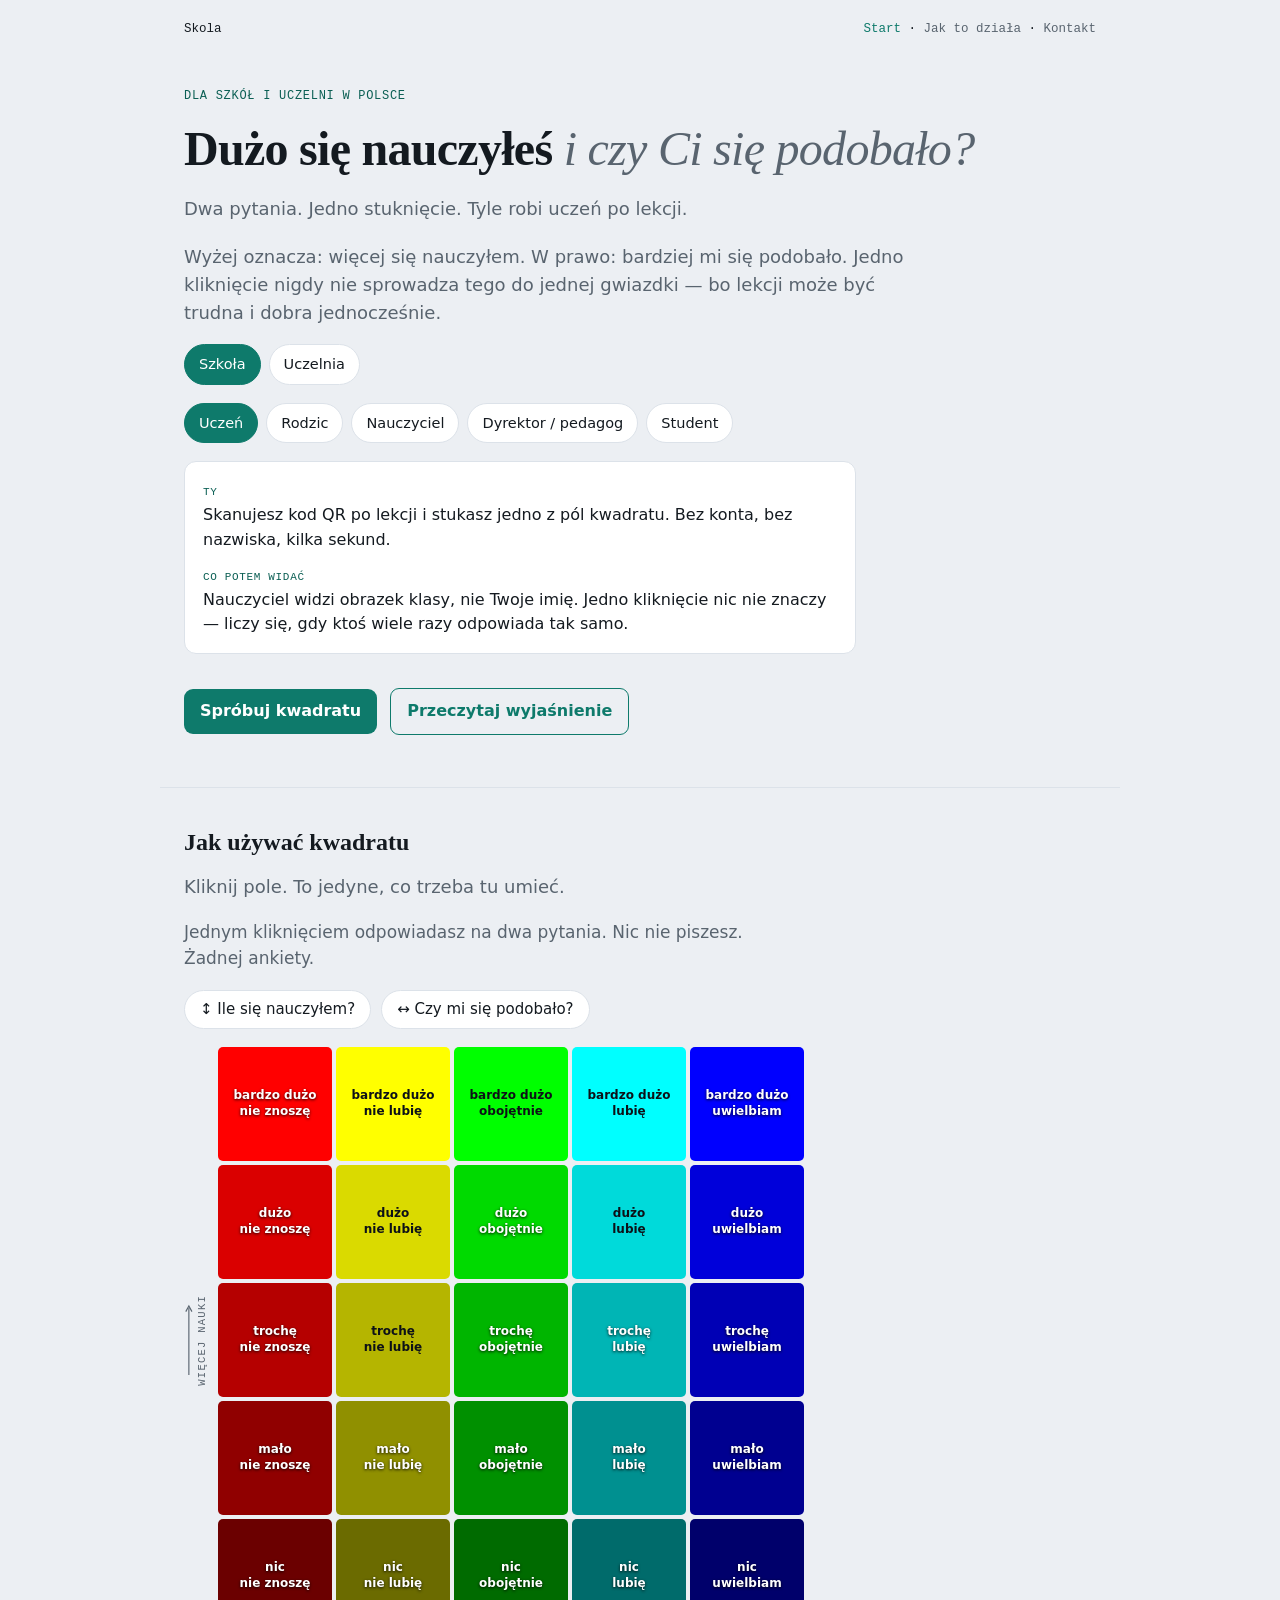
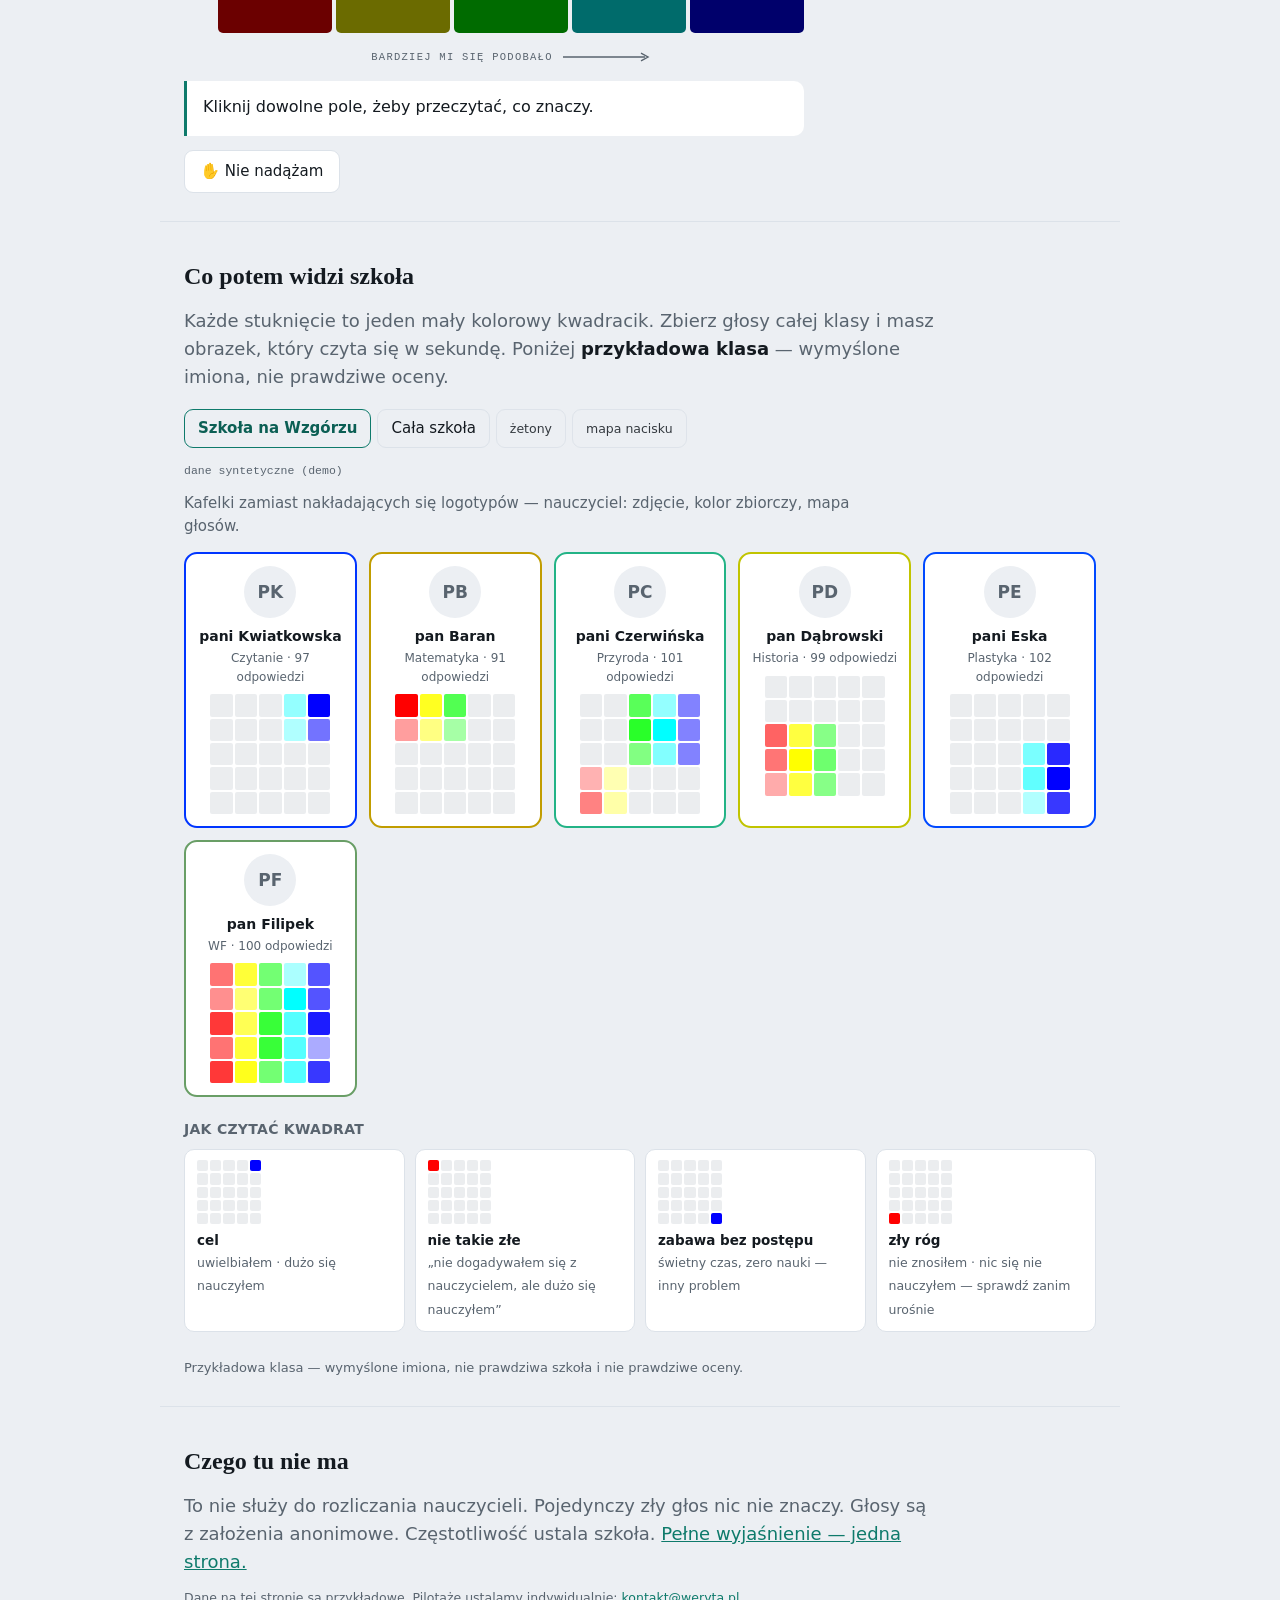
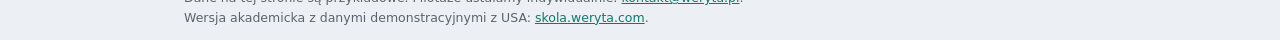
==== index.html @ 0ee67998 "Korekta polszczyzny: kalki, szyk, liczba mnoga (przebieg Bielikiem 11B + recenzja ręczna)" ====
<!doctype html>
<html lang="pl">
<head>
<meta charset="utf-8">
<meta name="viewport" content="width=device-width, initial-scale=1">
<meta name="description" content="Skola — ocena zajęć na dwóch osiach: ile się nauczyłem i czy mi się podobało. Jedno stuknięcie. Dla szkół i uczelni w Polsce.">
<title>Skola — ile się nauczyłeś i czy Ci się podobało?</title>
<link rel="stylesheet" href="assets/site.css">
</head>
<body>
<nav class="top">
  <span>Skola</span>
  <span>
    <a class="on" href="./">Start</a>
    · <a href="explainer.html">Jak to działa</a>
    · <a href="mailto:kontakt@weryta.pl">Kontakt</a>
  </span>
</nav>
<section class="hero">
  <p class="eyebrow">Dla szkół i uczelni w Polsce</p>
  <h1>Dużo się nauczyłeś <span class="light">i czy Ci się podobało?</span></h1>
  <p class="lede">Dwa pytania. Jedno stuknięcie. Tyle robi <span data-noun="person">uczeń</span> po <span data-noun="lesson">lekcji</span>.</p>
  <p class="lede">Wyżej oznacza: więcej się nauczyłem. W prawo: bardziej mi się podobało.
  Jedno kliknięcie nigdy nie sprowadza tego do jednej gwiazdki — bo <span data-noun="lesson">lekcja</span> może być trudna i dobra jednocześnie.</p>
  <div class="chips" role="group" aria-label="Szkoła albo uczelnia">
    <button type="button" data-track="szkola">Szkoła</button>
    <button type="button" data-track="uczelnia">Uczelnia</button>
  </div>
  <div class="chips" role="group" aria-label="Kim jesteś">
    <button type="button" data-role="uczen">Uczeń</button>
    <button type="button" data-role="rodzic">Rodzic</button>
    <button type="button" data-role="nauczyciel">Nauczyciel</button>
    <button type="button" data-role="dyrektor">Dyrektor / pedagog</button>
    <button type="button" data-role="student">Student</button>
  </div>
  <div class="rolebox" id="role-copy"></div>
  <p>
    <a class="cta" href="#kwadrat">Spróbuj kwadratu</a>
    <a class="cta ghost" href="explainer.html">Przeczytaj wyjaśnienie</a>
  </p>
</section>
<hr class="rule">
<section class="wrap" id="kwadrat">
  <h2>Jak używać kwadratu</h2>
   <p class="lede" style="margin:0 0 18px">Kliknij pole. To jedyne, co trzeba tu umieć.</p>
  <div id="skola-guide"></div>
</section>
<hr class="rule">
<section class="wrap">
  <h2>Co potem widzi <span data-noun="place">szkoła</span></h2>
  <p class="lede" style="margin:0 0 18px">Każde stuknięcie to jeden mały kolorowy kwadracik.
  Zbierz głosy całej klasy i masz obrazek, który czyta się w sekundę.
  Poniżej <strong>przykładowa klasa</strong> — wymyślone imiona, nie prawdziwe oceny.</p>
  <div id="skola"></div>
</section>
<hr class="rule">
<section class="wrap">
  <h2>Czego tu nie ma</h2>
  <p class="lede" style="margin:0">To nie służy do rozliczania nauczycieli. Pojedynczy zły głos nic nie znaczy.
  Głosy są z założenia anonimowe. Częstotliwość ustala <span data-noun="place">szkoła</span>.
  <a href="explainer.html">Pełne wyjaśnienie — jedna strona.</a></p>
</section>
<footer class="wrap">
  <p class="fnote">Dane na tej stronie są przykładowe. Pilotaże ustalamy indywidualnie:
  <a href="mailto:kontakt@weryta.pl">kontakt@weryta.pl</a>.
  Wersja akademicka z danymi demonstracyjnymi z USA: <a href="https://skola.weryta.com/pl/">skola.weryta.com</a>.</p>
</footer>
<script src="assets/skola.js"></script>
<script src="assets/site.js"></script>
<script>
Skola.guide(document.getElementById('skola-guide'), 'pl');
Skola.mount(document.getElementById('skola'), { lang: 'pl', schoolOnly: true });
</script>
</body>
</html>
---- assets/site.css ----
:root{
  --paper:#eceff3; --card:#ffffff; --ink:#141a20; --muted:#59646f;
  --line:#dce2e9; --accent:#0e7a6b; --accent-ink:#0b5f54;
  --serif:"Iowan Old Style",Georgia,"Times New Roman",serif;
  --sans:system-ui,-apple-system,"Segoe UI",Roboto,Helvetica,sans-serif;
  --mono:ui-monospace,"SF Mono","JetBrains Mono","Cascadia Code",Menlo,monospace;
}
@media (prefers-color-scheme:dark){:root{
  --paper:#0d1217; --card:#151c23; --ink:#e7edf3; --muted:#94a2b0;
  --line:#232d38; --accent:#39b7a2; --accent-ink:#5fcdb9;
}}
*{box-sizing:border-box}
body{background:var(--paper);color:var(--ink);font-family:var(--sans);line-height:1.55;margin:0;-webkit-font-smoothing:antialiased}
.wrap{max-width:960px;margin:0 auto;padding:0 24px}
.rule{max-width:960px;margin:28px auto;border:0;border-top:1px solid var(--line)}
nav.top{max-width:960px;margin:0 auto;padding:20px 24px 0;display:flex;justify-content:space-between;gap:16px;flex-wrap:wrap;font-family:var(--mono);font-size:12.5px}
nav.top a{color:var(--muted);text-decoration:none}
nav.top a:hover,nav.top a.on{color:var(--accent)}
.hero{padding:48px 24px 8px;max-width:960px;margin:0 auto}
.eyebrow{font-family:var(--mono);font-size:12px;letter-spacing:.06em;color:var(--accent-ink);text-transform:uppercase;margin:0 0 18px}
h1{font-family:var(--serif);font-size:clamp(32px,5.4vw,48px);font-weight:600;line-height:1.06;letter-spacing:-.015em;margin:0;text-wrap:balance}
h1 .light{color:var(--muted);font-style:italic;font-weight:500}
h2{font-family:var(--serif);font-size:24px;font-weight:600;margin:36px 0 12px}
h3{font-family:var(--serif);font-size:18px;font-weight:600;margin:28px 0 8px}
.lede{font-size:18px;color:var(--muted);max-width:66ch;margin:20px 0 0}
.lede strong{color:var(--ink);font-weight:600}
.chips{display:flex;flex-wrap:wrap;gap:8px;margin:18px 0 0}
.chips button{
  font:inherit;font-size:14.5px;padding:8px 14px;border-radius:999px;
  border:1px solid var(--line);background:var(--card);color:var(--ink);cursor:pointer
}
.chips button:hover{border-color:var(--accent)}
.chips button.on{background:var(--accent);color:#fff;border-color:var(--accent)}
.rolebox{margin:18px 0 0;padding:16px 18px;background:var(--card);border:1px solid var(--line);border-radius:12px;max-width:66ch}
.rolebox p{margin:0 0 10px}
.rolebox p:last-child{margin:0}
.rolebox .k{font-family:var(--mono);font-size:11px;letter-spacing:.06em;text-transform:uppercase;color:var(--accent-ink)}
article.prose{max-width:66ch;padding:24px 0 8px}
article.prose p{margin:0 0 14px}
article.prose ul{margin:0 0 14px;padding-left:1.2em}
footer{padding:44px 24px 72px;color:var(--muted);font-size:12.5px}
footer .fnote{max-width:72ch}
a{color:var(--accent)}
.cta{display:inline-block;margin-top:18px;padding:10px 16px;border-radius:9px;background:var(--accent);color:#fff;text-decoration:none;font-weight:600}
.cta:hover{filter:brightness(1.05)}
.cta.ghost{background:transparent;color:var(--accent);border:1px solid var(--accent);margin-left:8px}
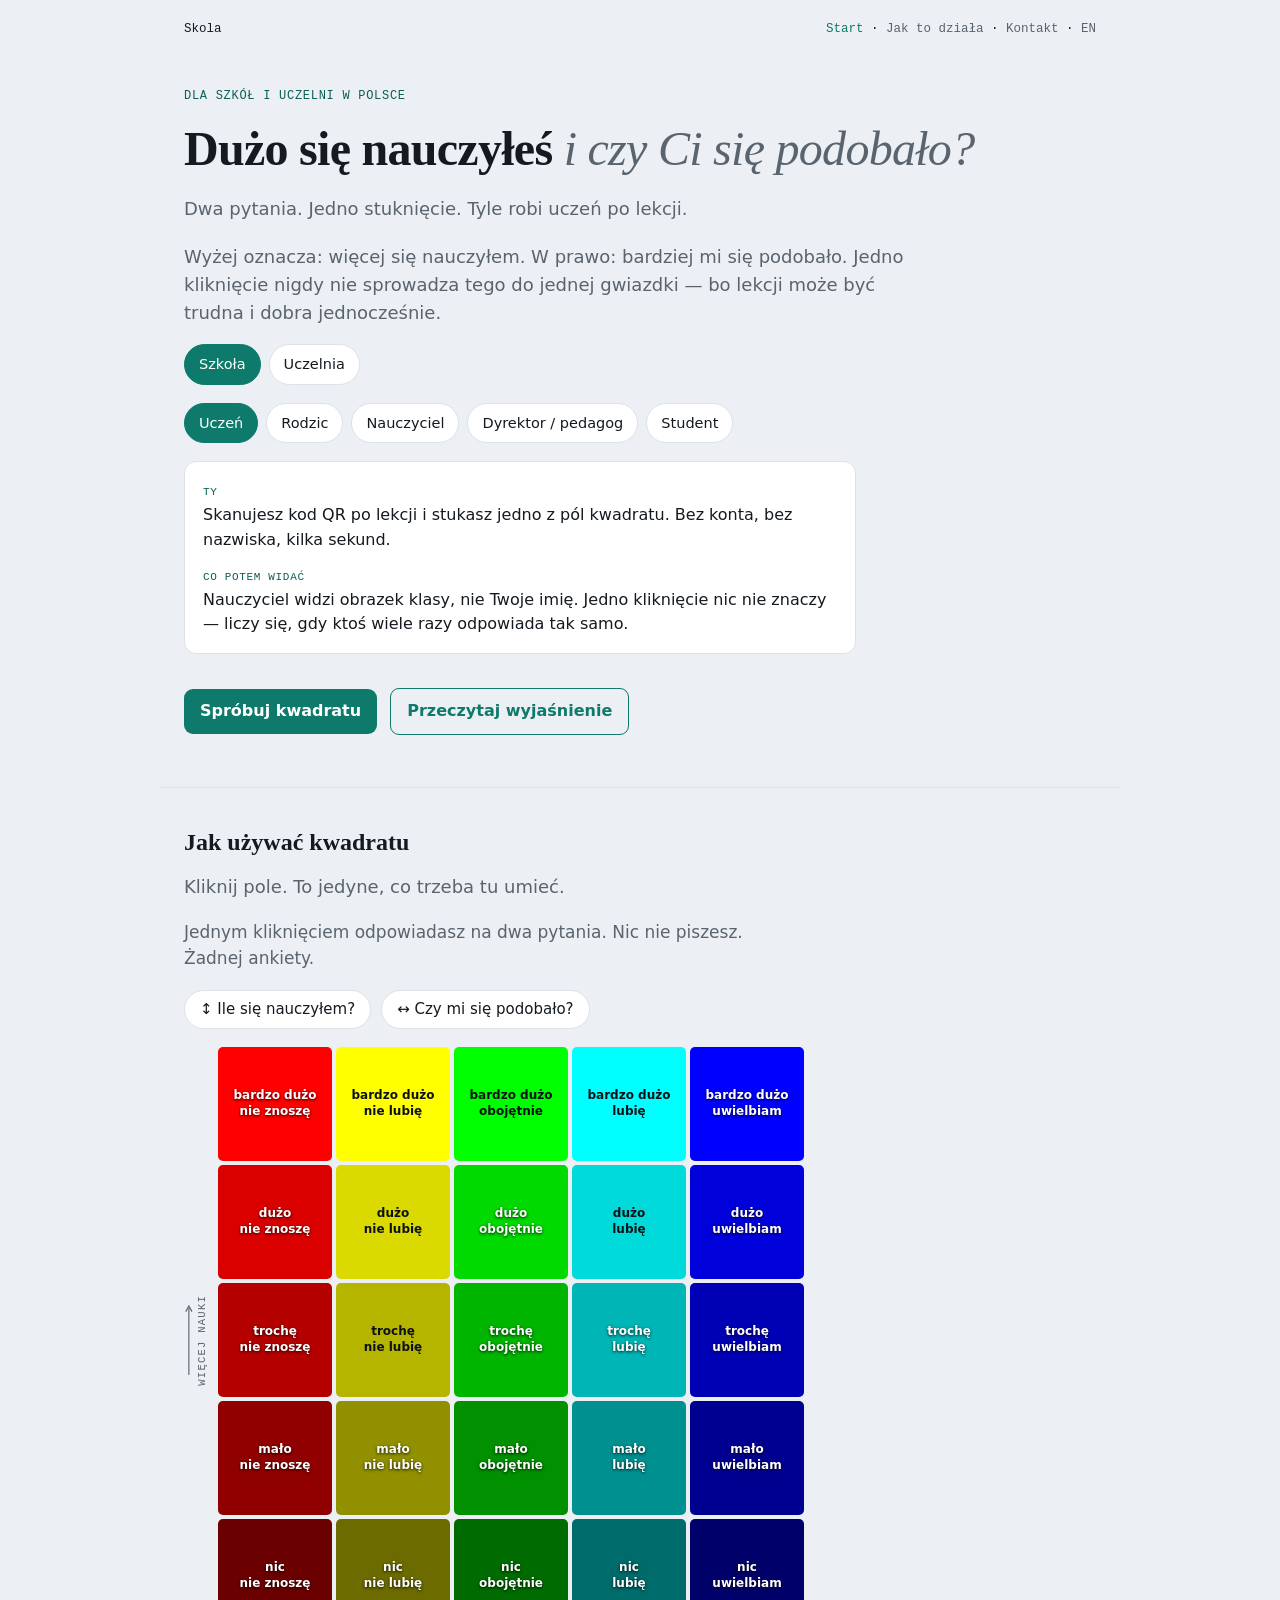
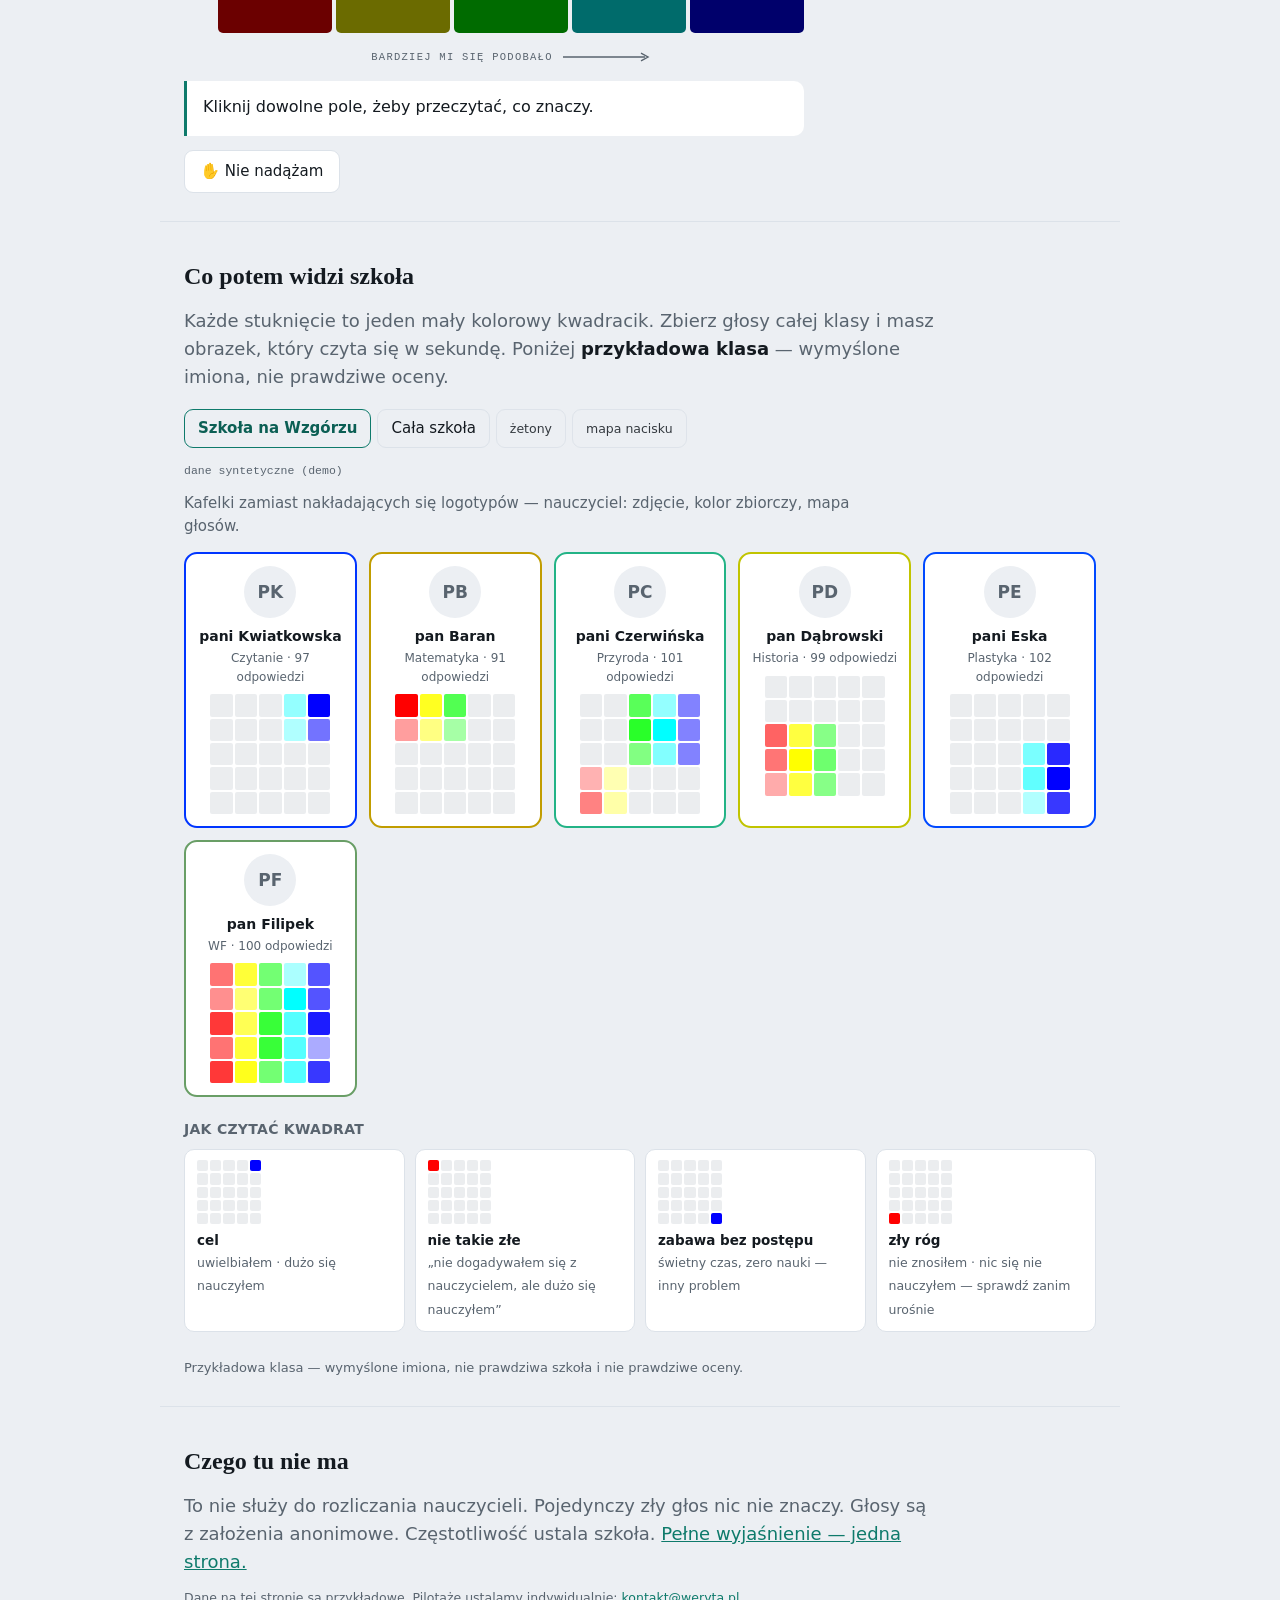
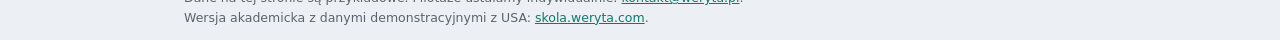
==== commit 76dd49e9: "Strona EN (/en/) po recenzji Krytyka: poprawki H1/ratings/evaluating, US spelling, kontakt; lokaliza" ====
--- a/index.html
+++ b/index.html
@@ -4,6 +4,10 @@
 <meta charset="utf-8">
 <meta name="viewport" content="width=device-width, initial-scale=1">
 <meta name="description" content="Skola — ocena zajęć na dwóch osiach: ile się nauczyłem i czy mi się podobało. Jedno stuknięcie. Dla szkół i uczelni w Polsce.">
+<meta property="og:title" content="Skola — dwie osie zamiast jednej gwiazdki">
+<meta property="og:description" content="Ocena zajęć na dwóch osiach: ile się nauczyłem i czy mi się podobało. Jedno stuknięcie.">
+<meta property="og:image" content="https://szpili.github.io/skola-pl/assets/og.png">
+<meta name="twitter:card" content="summary_large_image">
 <title>Skola — ile się nauczyłeś i czy Ci się podobało?</title>
 <link rel="stylesheet" href="assets/site.css">
 </head>
@@ -14,6 +18,7 @@
     <a class="on" href="./">Start</a>
     · <a href="explainer.html">Jak to działa</a>
     · <a href="mailto:kontakt@weryta.pl">Kontakt</a>
+    · <a href="en/">EN</a>
   </span>
 </nav>
 <section class="hero">
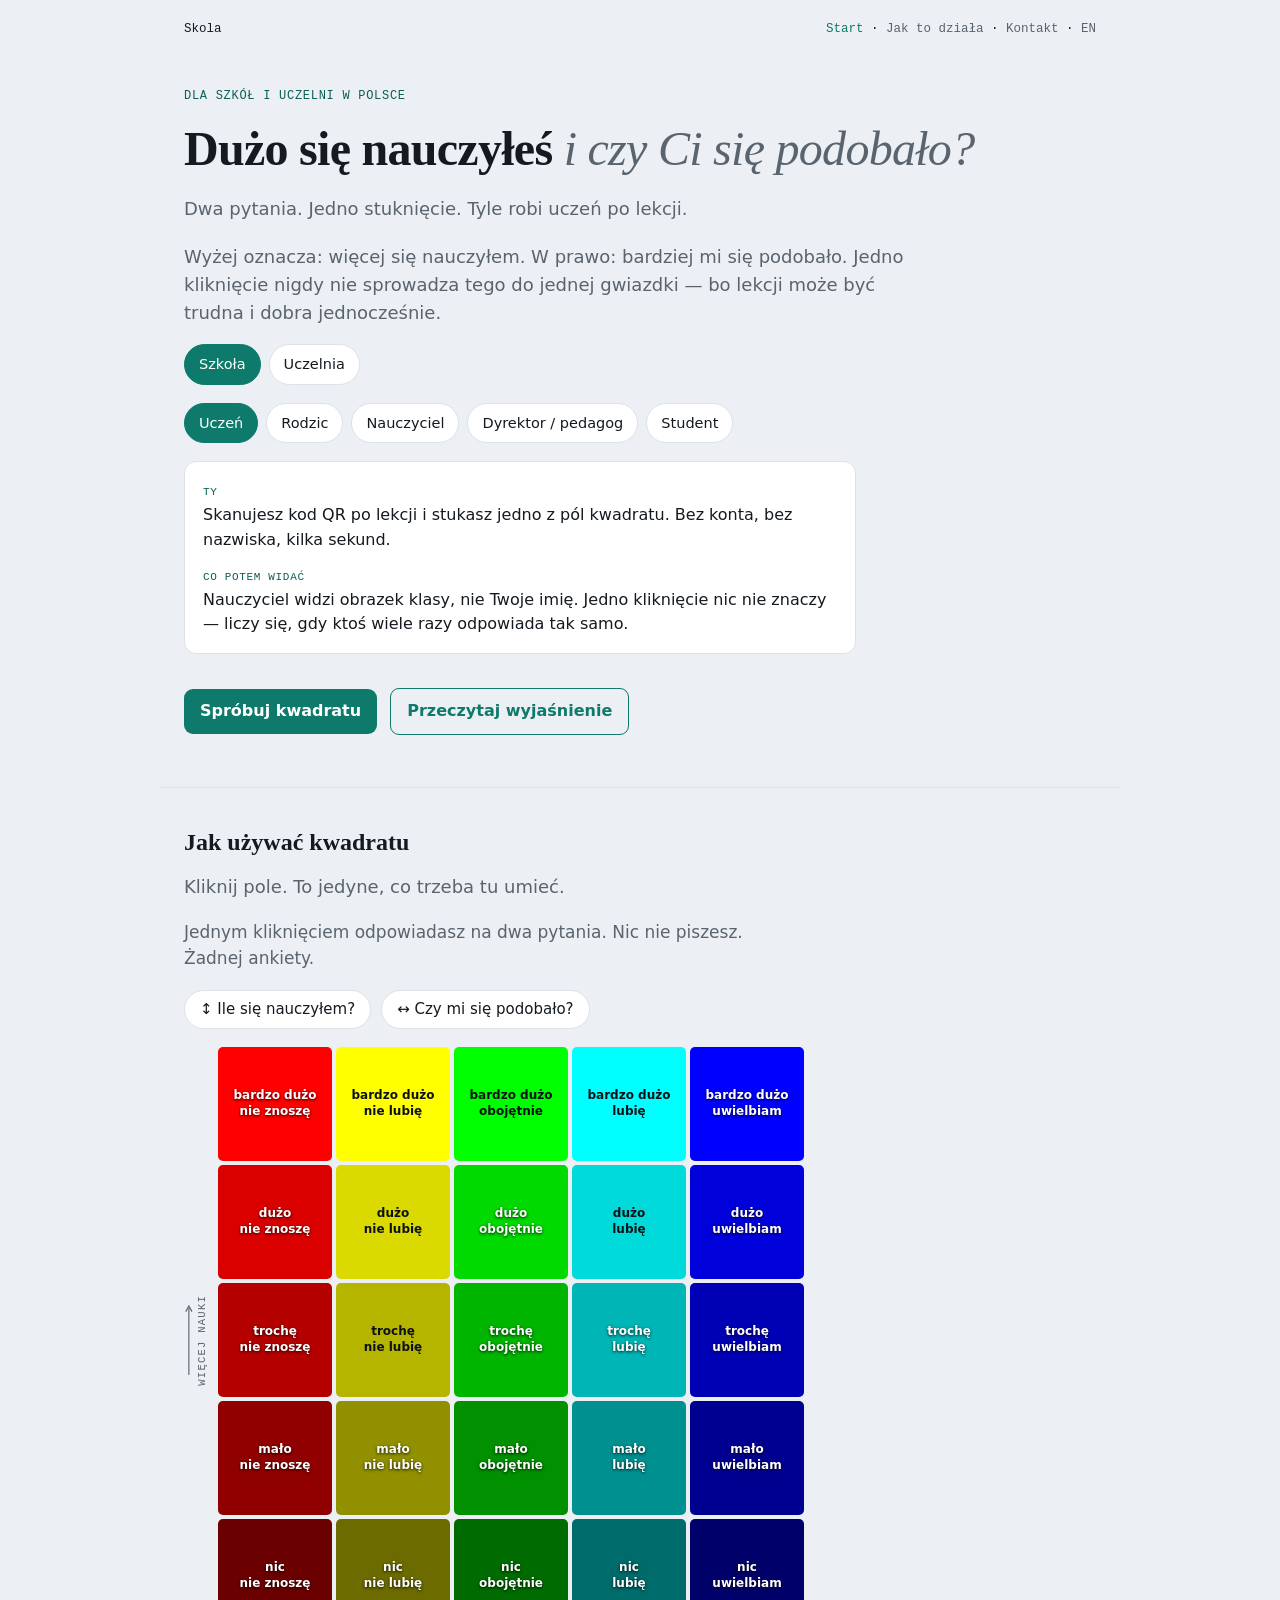
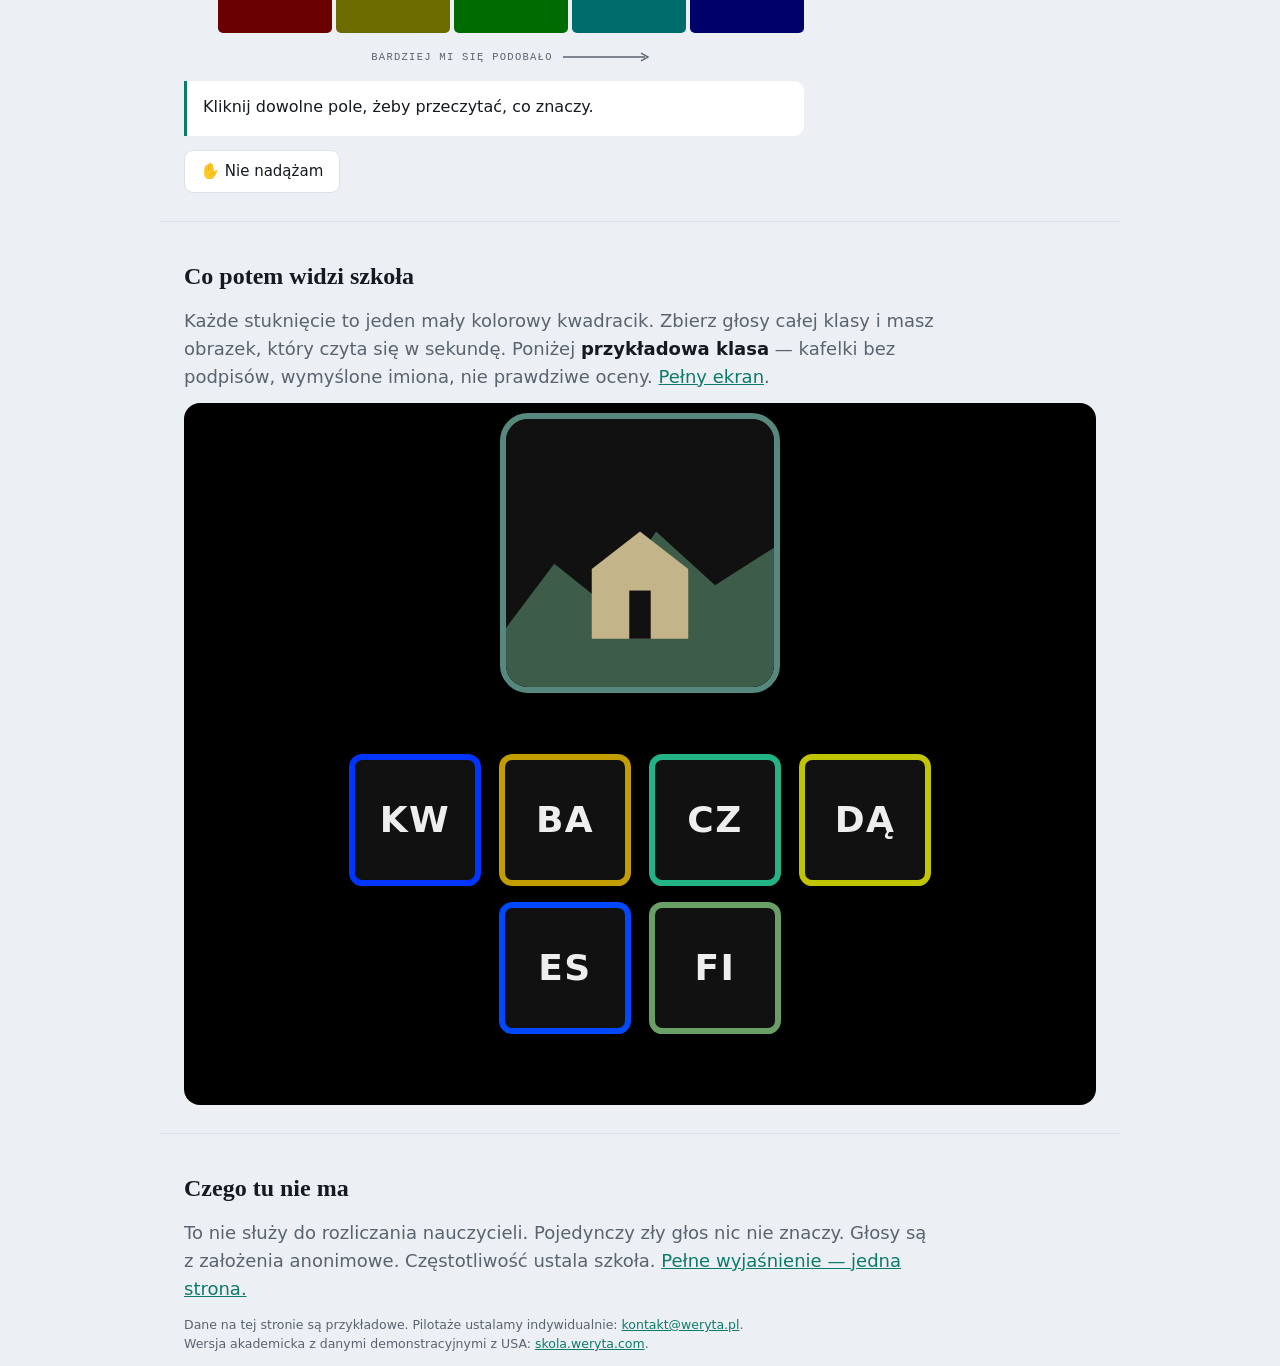
==== commit 915d7a60: "Show the class as Dan’s click-only tiles. School and teacher are unlabeled squares with vote-colored" ====
--- a/index.html
+++ b/index.html
@@ -8,8 +8,11 @@
 <meta property="og:description" content="Ocena zajęć na dwóch osiach: ile się nauczyłem i czy mi się podobało. Jedno stuknięcie.">
 <meta property="og:image" content="https://szpili.github.io/skola-pl/assets/og.png">
 <meta name="twitter:card" content="summary_large_image">
+<link rel="alternate" hreflang="pl" href="./">
+<link rel="alternate" hreflang="en" href="en/">
 <title>Skola — ile się nauczyłeś i czy Ci się podobało?</title>
 <link rel="stylesheet" href="assets/site.css">
+<link rel="stylesheet" href="assets/tiles.css">
 </head>
 <body>
 <nav class="top">
@@ -53,9 +56,10 @@
 <hr class="rule">
 <section class="wrap">
   <h2>Co potem widzi <span data-noun="place">szkoła</span></h2>
-  <p class="lede" style="margin:0 0 18px">Każde stuknięcie to jeden mały kolorowy kwadracik.
+  <p class="lede" style="margin:0 0 12px">Każde stuknięcie to jeden mały kolorowy kwadracik.
   Zbierz głosy całej klasy i masz obrazek, który czyta się w sekundę.
-  Poniżej <strong>przykładowa klasa</strong> — wymyślone imiona, nie prawdziwe oceny.</p>
+  Poniżej <strong>przykładowa klasa</strong> — kafelki bez podpisów, wymyślone imiona, nie prawdziwe oceny.
+  <a href="app.html">Pełny ekran</a>.</p>
   <div id="skola"></div>
 </section>
 <hr class="rule">
@@ -70,11 +74,11 @@
   <a href="mailto:kontakt@weryta.pl">kontakt@weryta.pl</a>.
   Wersja akademicka z danymi demonstracyjnymi z USA: <a href="https://skola.weryta.com/pl/">skola.weryta.com</a>.</p>
 </footer>
-<script src="assets/skola.js"></script>
+<script src="assets/skola.js?v=tiles2"></script>
 <script src="assets/site.js"></script>
 <script>
 Skola.guide(document.getElementById('skola-guide'), 'pl');
-Skola.mount(document.getElementById('skola'), { lang: 'pl', schoolOnly: true });
+Skola.tiles(document.getElementById('skola'), { lang: 'pl', assetBase: 'assets/' });
 </script>
 </body>
 </html>
--- a/assets/tiles.css
+++ b/assets/tiles.css
@@ -0,0 +1,80 @@
+/* Dan’s sp.html tile chrome — click, no labels. Prefix .skt so the paper landing stays paper. */
+.skt-host{
+  --skt-line:#333;
+  background:#000;color:#eee;
+  min-height:min(78vh,720px);
+  border-radius:16px;
+  overflow:hidden;
+  display:flex;flex-direction:column;align-items:center;
+  padding:10px 12px 16px;
+  box-sizing:border-box;
+  user-select:none;-webkit-tap-highlight-color:transparent;
+}
+.skt-page,.skt-page body{margin:0;height:100%;background:#000}
+.skt-page .skt-host{min-height:100dvh;height:100%;border-radius:0;padding:max(8px,env(safe-area-inset-top)) 12px max(12px,env(safe-area-inset-bottom))}
+
+.skt-trail{
+  display:flex;flex-direction:column;align-items:center;
+  flex:0 0 auto;width:100%;padding:0 0 10px;
+}
+.skt-crumb{
+  appearance:none;border:3px solid var(--accent,#333);background:#111;
+  padding:0;margin:0;width:128px;height:128px;border-radius:10%;
+  overflow:hidden;cursor:pointer;flex:0 0 auto;box-sizing:border-box;position:relative;
+}
+.skt-crumb.is-sz0{width:min(72vw,44vh,280px);height:min(72vw,44vh,280px);border-width:6px;z-index:4}
+.skt-crumb.is-sz0:not(:last-child){margin-bottom:calc(-0.9 * min(72vw,44vh,280px))}
+.skt-crumb.is-sz1{width:160px;height:160px;z-index:3}
+.skt-crumb.is-sz1:not(:last-child){margin-bottom:-144px}
+.skt-crumb.is-sz2{width:112px;height:112px;z-index:2}
+.skt-crumb.is-sz2:not(:last-child){margin-bottom:-100px}
+.skt-crumb img,.skt-crumb .skt-ini{
+  display:flex;width:100%;height:100%;align-items:center;justify-content:center;
+  object-fit:contain;pointer-events:none;
+}
+.skt-crumb.is-teacher img,.skt-crumb.is-teacher .skt-ini{object-fit:cover}
+.skt-crumb:active{transform:scale(.94)}
+
+.skt-stage{position:relative;flex:1 1 auto;min-height:0;width:100%;display:flex;flex-direction:column;align-items:center;justify-content:center}
+.skt-grid{
+  flex:0 1 auto;min-height:0;width:100%;max-width:720px;overflow:auto;
+  display:flex;flex-wrap:wrap;place-content:center;gap:16px 18px;padding:4px 2px 8px;
+  box-sizing:border-box;
+}
+.skt-tile{
+  appearance:none;border:0;background:transparent;padding:0;margin:0;cursor:pointer;
+  display:flex;flex-direction:column;align-items:center;width:min(28vw,132px);flex:0 0 auto;color:#eee;
+}
+.skt-frame{
+  width:100%;aspect-ratio:1;border-radius:10%;overflow:hidden;background:#111;
+  border:6px solid var(--accent,#333);box-sizing:border-box;display:grid;place-items:center;padding:8px;
+}
+.skt-tile.is-teacher .skt-frame{padding:0}
+.skt-tile img{display:block;width:100%;height:100%;object-fit:contain;pointer-events:none}
+.skt-tile.is-teacher img{object-fit:cover}
+.skt-ini{
+  font:700 clamp(22px,6vw,36px)/1 system-ui,sans-serif;color:#eee;letter-spacing:.04em;
+  width:100%;height:100%;display:flex;align-items:center;justify-content:center;
+}
+.skt-tile:active{transform:scale(.94)}
+
+.skt-results{display:flex;flex-direction:column;align-items:center;gap:12px;width:100%;flex:1 1 auto;min-height:0}
+.skt-blox{
+  width:min(78vw,280px);height:min(78vw,280px);margin:0 auto;
+  display:grid;grid-template-columns:repeat(5,1fr);grid-template-rows:repeat(5,1fr);
+  gap:3px;padding:6px;box-sizing:border-box;border-radius:10px;border:2px solid #444;background:#000;
+}
+.skt-blox .cell{border-radius:3px;background:#141414;min-width:0;min-height:0;position:relative}
+.skt-blox .cell .sq{position:absolute;inset:0;border-radius:2px}
+
+.skt-days{
+  flex:0 0 auto;width:min(92vw,420px);margin:0 auto;display:flex;justify-content:center;align-items:center;
+  gap:6px;padding:2px 0 6px;
+}
+.skt-days button{
+  appearance:none;flex:1 1 0;aspect-ratio:1;min-width:0;max-width:36px;box-sizing:border-box;
+  border:2px solid #444;border-radius:4px;padding:0;margin:0;background:#0d1117;
+  display:flex;align-items:center;justify-content:center;cursor:pointer;
+}
+.skt-days button.is-on{box-shadow:0 0 0 2px #eee}
+.skt-days .dot{border-radius:50%;flex-shrink:0;pointer-events:none}
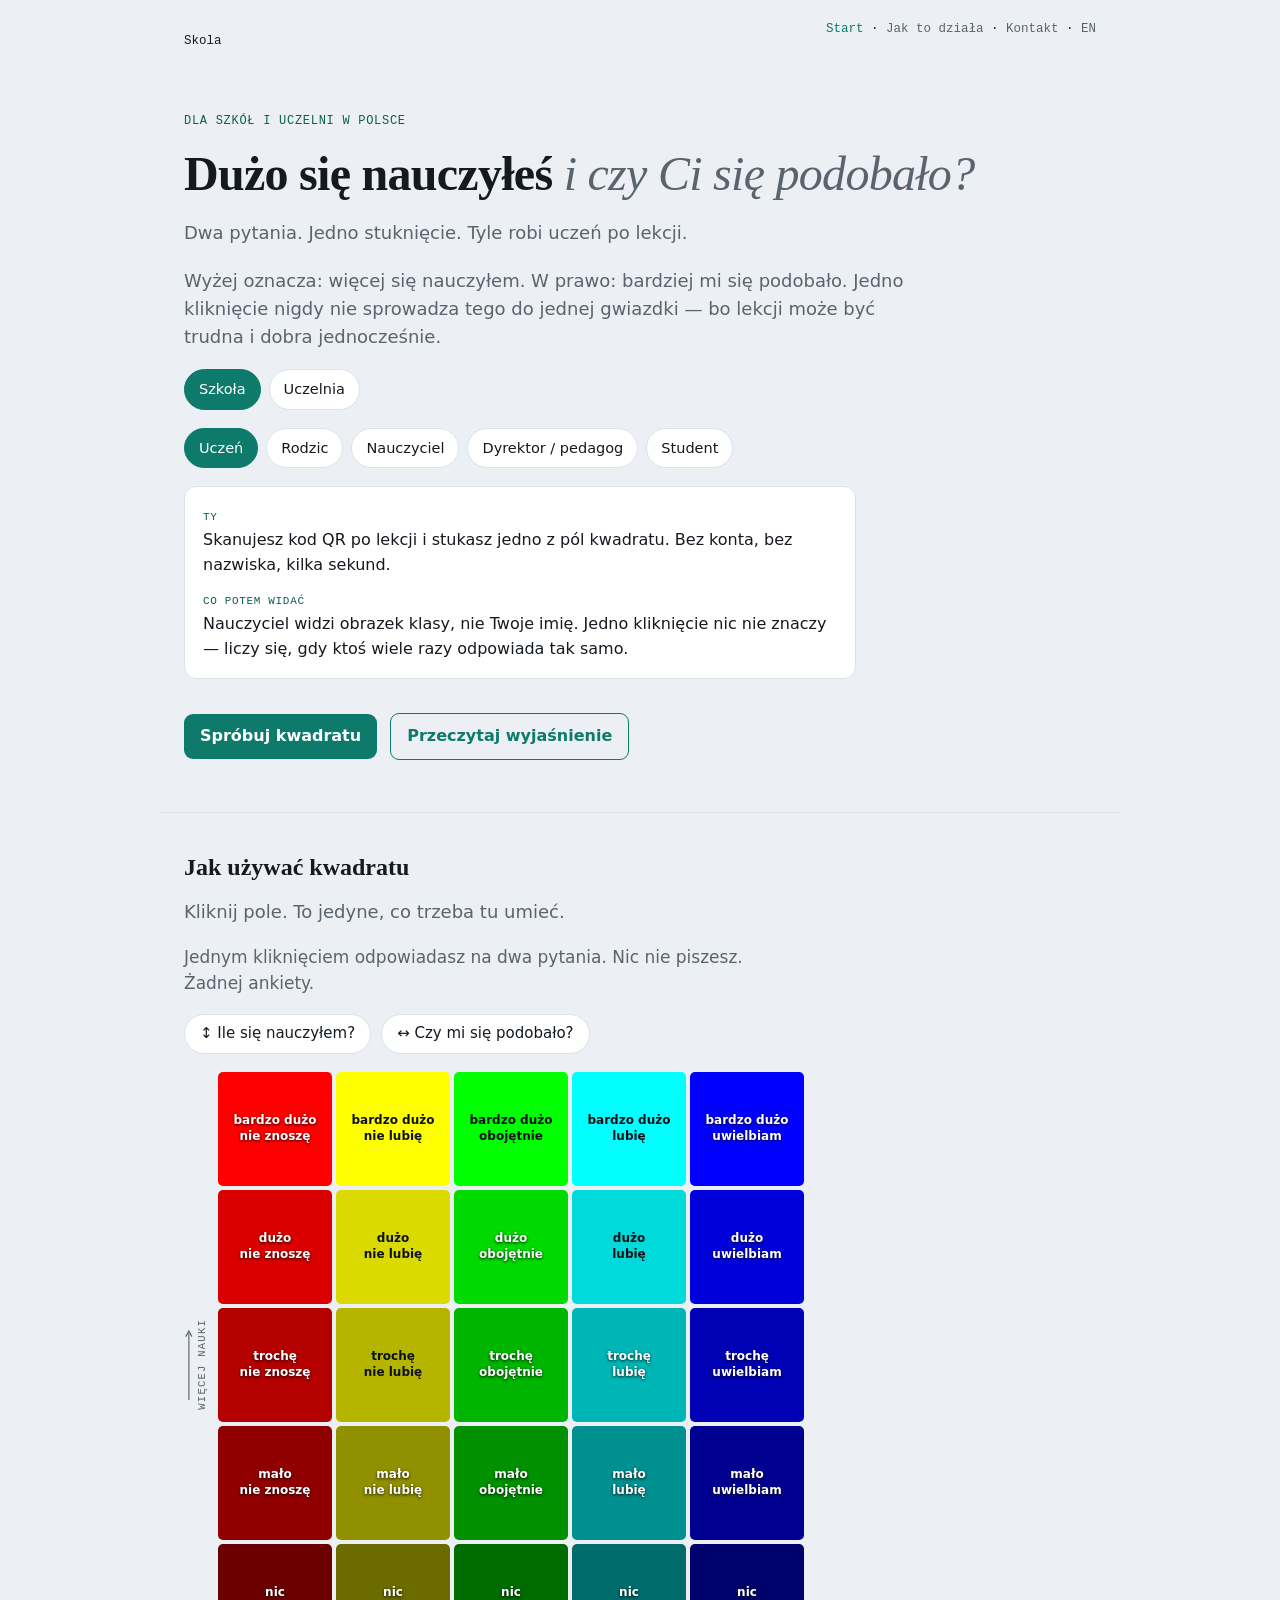
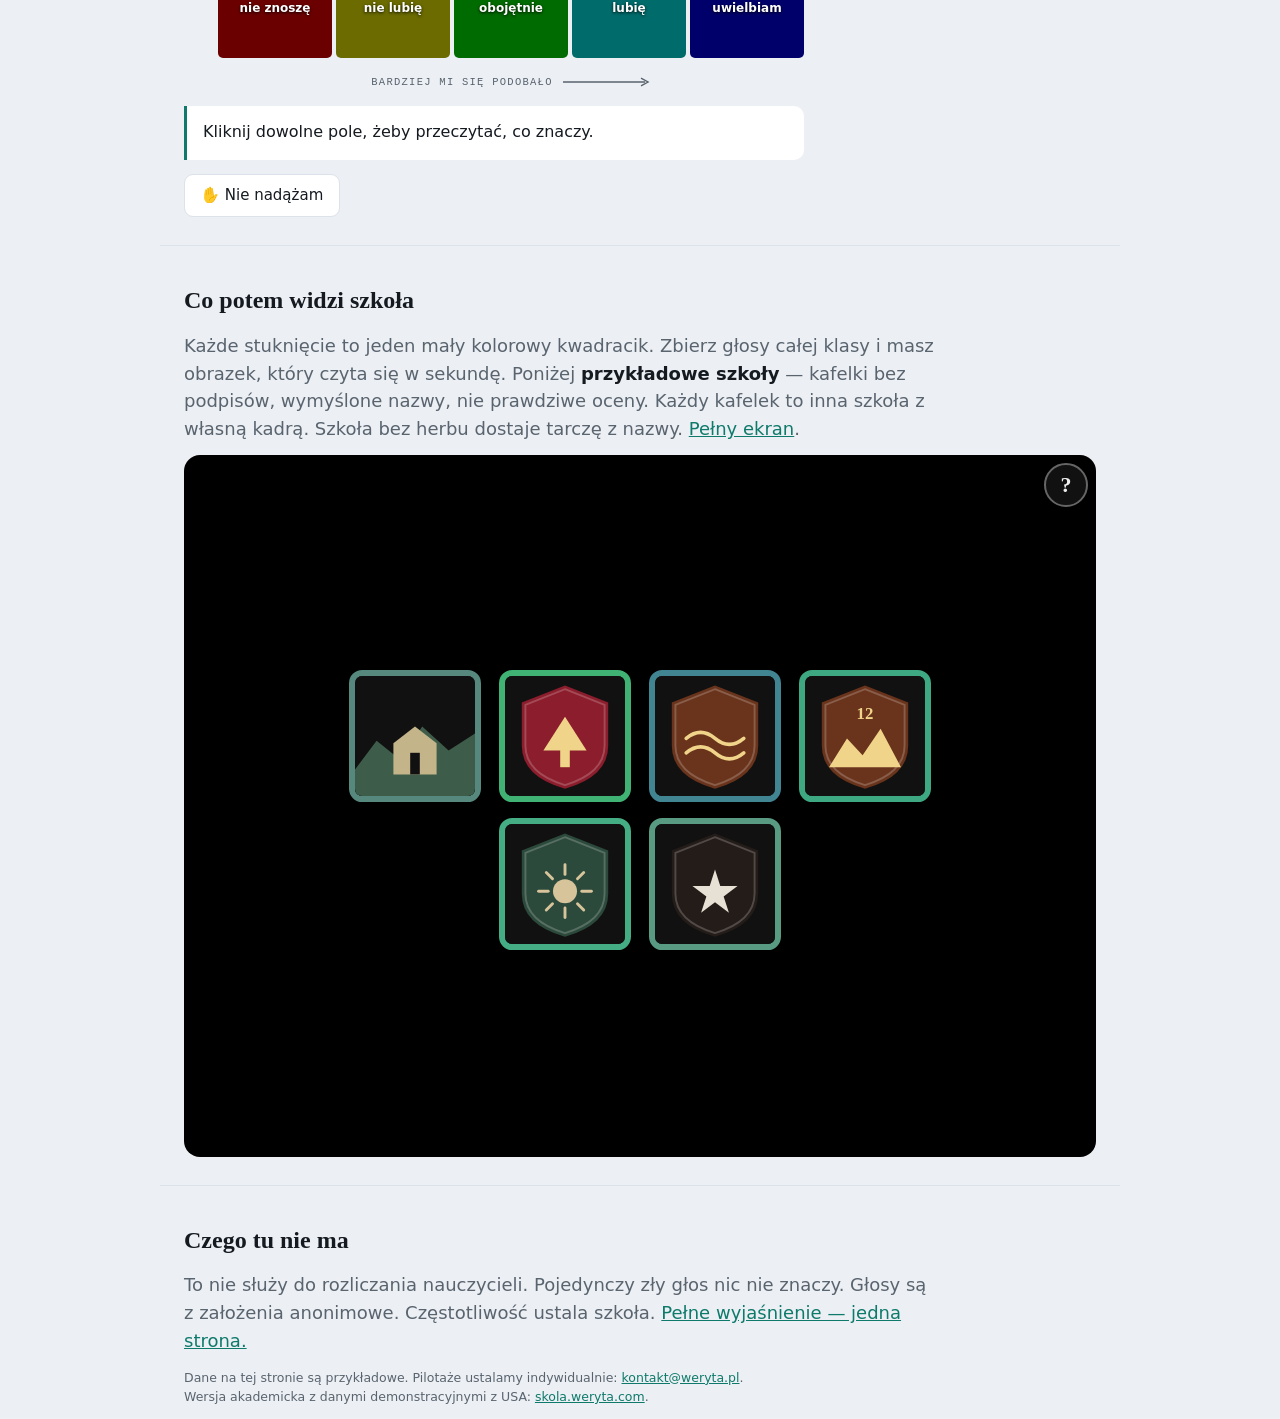
==== commit cb39d29b: "Ship generated school crests, unique staff, and a usable back tile. Overlapping crumbs were unhittab" ====
--- a/index.html
+++ b/index.html
@@ -2,7 +2,7 @@
 <html lang="pl">
 <head>
 <meta charset="utf-8">
-<meta name="viewport" content="width=device-width, initial-scale=1">
+<meta name="viewport" content="width=device-width, initial-scale=1, viewport-fit=cover">
 <meta name="description" content="Skola — ocena zajęć na dwóch osiach: ile się nauczyłem i czy mi się podobało. Jedno stuknięcie. Dla szkół i uczelni w Polsce.">
 <meta property="og:title" content="Skola — dwie osie zamiast jednej gwiazdki">
 <meta property="og:description" content="Ocena zajęć na dwóch osiach: ile się nauczyłem i czy mi się podobało. Jedno stuknięcie.">
@@ -12,11 +12,11 @@
 <link rel="alternate" hreflang="en" href="en/">
 <title>Skola — ile się nauczyłeś i czy Ci się podobało?</title>
 <link rel="stylesheet" href="assets/site.css">
-<link rel="stylesheet" href="assets/tiles.css">
+<link rel="stylesheet" href="assets/tiles.css?v=8">
 </head>
 <body>
 <nav class="top">
-  <span>Skola</span>
+  <span class="sk-egg-mark">Skola</span>
   <span>
     <a class="on" href="./">Start</a>
     · <a href="explainer.html">Jak to działa</a>
@@ -58,7 +58,8 @@
   <h2>Co potem widzi <span data-noun="place">szkoła</span></h2>
   <p class="lede" style="margin:0 0 12px">Każde stuknięcie to jeden mały kolorowy kwadracik.
   Zbierz głosy całej klasy i masz obrazek, który czyta się w sekundę.
-  Poniżej <strong>przykładowa klasa</strong> — kafelki bez podpisów, wymyślone imiona, nie prawdziwe oceny.
+  Poniżej <strong>przykładowe szkoły</strong> — kafelki bez podpisów, wymyślone nazwy, nie prawdziwe oceny.
+  Każdy kafelek to inna szkoła z własną kadrą. Szkoła bez herbu dostaje tarczę z nazwy.
   <a href="app.html">Pełny ekran</a>.</p>
   <div id="skola"></div>
 </section>
@@ -72,13 +73,15 @@
 <footer class="wrap">
   <p class="fnote">Dane na tej stronie są przykładowe. Pilotaże ustalamy indywidualnie:
   <a href="mailto:kontakt@weryta.pl">kontakt@weryta.pl</a>.
-  Wersja akademicka z danymi demonstracyjnymi z USA: <a href="https://skola.weryta.com/pl/">skola.weryta.com</a>.</p>
+  Wersja akademicka z danymi demonstracyjnymi z USA: <a href="https://skola.weryta.com/">skola.weryta.com</a>.</p>
 </footer>
-<script src="assets/skola.js?v=tiles2"></script>
+<script src="assets/skola.js?v=tiles6"></script>
 <script src="assets/site.js"></script>
 <script>
 Skola.guide(document.getElementById('skola-guide'), 'pl');
 Skola.tiles(document.getElementById('skola'), { lang: 'pl', assetBase: 'assets/' });
 </script>
+<!-- jajka off: ?eggs=0 (klei się w tej przeglądarce). z powrotem: ?eggs=1. albo wywal ten tag. -->
+<script src="assets/eggs.js?v=4"></script>
 </body>
 </html>
--- a/assets/tiles.css
+++ b/assets/tiles.css
@@ -9,31 +9,29 @@
   padding:10px 12px 16px;
   box-sizing:border-box;
   user-select:none;-webkit-tap-highlight-color:transparent;
+  position:relative;
 }
 .skt-page,.skt-page body{margin:0;height:100%;background:#000}
 .skt-page .skt-host{min-height:100dvh;height:100%;border-radius:0;padding:max(8px,env(safe-area-inset-top)) 12px max(12px,env(safe-area-inset-bottom))}
 
 .skt-trail{
-  display:flex;flex-direction:column;align-items:center;
-  flex:0 0 auto;width:100%;padding:0 0 10px;
+  display:flex;flex-direction:column;align-items:center;gap:14px;
+  flex:0 0 auto;width:100%;padding:8px 48px 10px;
 }
 .skt-crumb{
   appearance:none;border:3px solid var(--accent,#333);background:#111;
   padding:0;margin:0;width:128px;height:128px;border-radius:10%;
   overflow:hidden;cursor:pointer;flex:0 0 auto;box-sizing:border-box;position:relative;
+  transition:box-shadow .2s;
 }
-.skt-crumb.is-sz0{width:min(72vw,44vh,280px);height:min(72vw,44vh,280px);border-width:6px;z-index:4}
-.skt-crumb.is-sz0:not(:last-child){margin-bottom:calc(-0.9 * min(72vw,44vh,280px))}
-.skt-crumb.is-sz1{width:160px;height:160px;z-index:3}
-.skt-crumb.is-sz1:not(:last-child){margin-bottom:-144px}
-.skt-crumb.is-sz2{width:112px;height:112px;z-index:2}
-.skt-crumb.is-sz2:not(:last-child){margin-bottom:-100px}
+.skt-crumb.is-sz0{width:min(56vw,34vh,220px);height:min(56vw,34vh,220px);border-width:6px}
+.skt-crumb.is-sz1{width:112px;height:112px;border-width:4px}
+.skt-crumb.is-sz2{width:64px;height:64px;border-width:3px}
 .skt-crumb img,.skt-crumb .skt-ini{
   display:flex;width:100%;height:100%;align-items:center;justify-content:center;
   object-fit:contain;pointer-events:none;
 }
 .skt-crumb.is-teacher img,.skt-crumb.is-teacher .skt-ini{object-fit:cover}
-.skt-crumb:active{transform:scale(.94)}
 
 .skt-stage{position:relative;flex:1 1 auto;min-height:0;width:100%;display:flex;flex-direction:column;align-items:center;justify-content:center}
 .skt-grid{
@@ -44,14 +42,17 @@
 .skt-tile{
   appearance:none;border:0;background:transparent;padding:0;margin:0;cursor:pointer;
   display:flex;flex-direction:column;align-items:center;width:min(28vw,132px);flex:0 0 auto;color:#eee;
+  animation:skt-in .45s cubic-bezier(.2,1.15,.32,1) both;
+  animation-delay:calc(var(--i, 0) * 55ms);
 }
 .skt-frame{
   width:100%;aspect-ratio:1;border-radius:10%;overflow:hidden;background:#111;
   border:6px solid var(--accent,#333);box-sizing:border-box;display:grid;place-items:center;padding:8px;
+  transition:transform .2s ease,box-shadow .2s ease;
 }
-.skt-tile.is-teacher .skt-frame{padding:0}
+.skt-tile.is-teacher .skt-frame,.skt-tile.is-school .skt-frame{padding:0}
 .skt-tile img{display:block;width:100%;height:100%;object-fit:contain;pointer-events:none}
-.skt-tile.is-teacher img{object-fit:cover}
+.skt-tile.is-teacher img,.skt-tile.is-school img{object-fit:cover}
 .skt-ini{
   font:700 clamp(22px,6vw,36px)/1 system-ui,sans-serif;color:#eee;letter-spacing:.04em;
   width:100%;height:100%;display:flex;align-items:center;justify-content:center;
@@ -65,7 +66,11 @@
   gap:3px;padding:6px;box-sizing:border-box;border-radius:10px;border:2px solid #444;background:#000;
 }
 .skt-blox .cell{border-radius:3px;background:#141414;min-width:0;min-height:0;position:relative}
-.skt-blox .cell .sq{position:absolute;inset:0;border-radius:2px}
+.skt-blox .cell .sq{
+  position:absolute;inset:0;border-radius:2px;
+  animation:skt-fill .32s ease both;
+  animation-delay:calc(var(--i, 0) * 14ms);
+}
 
 .skt-days{
   flex:0 0 auto;width:min(92vw,420px);margin:0 auto;display:flex;justify-content:center;align-items:center;
@@ -75,6 +80,48 @@
   appearance:none;flex:1 1 0;aspect-ratio:1;min-width:0;max-width:36px;box-sizing:border-box;
   border:2px solid #444;border-radius:4px;padding:0;margin:0;background:#0d1117;
   display:flex;align-items:center;justify-content:center;cursor:pointer;
+  animation:skt-in .3s ease both;
+  animation-delay:calc(.2s + var(--i, 0) * 35ms);
 }
 .skt-days button.is-on{box-shadow:0 0 0 2px #eee}
 .skt-days .dot{border-radius:50%;flex-shrink:0;pointer-events:none}
+
+.skt-help{
+  appearance:none;position:absolute;z-index:10;
+  top:max(8px,env(safe-area-inset-top));right:8px;
+  width:44px;height:44px;padding:0;margin:0;
+  border-radius:50%;border:2px solid #666;background:#111;color:#eee;
+  font:700 22px/1 Georgia,serif;cursor:pointer;
+}
+.skt-help[aria-expanded="true"]{border-color:#eee}
+.skt-hint{
+  position:absolute;z-index:9;left:12px;right:12px;bottom:max(12px,env(safe-area-inset-bottom));
+  max-width:36em;margin:0 auto;padding:14px 16px;border-radius:12px;
+  background:#161616;color:#eee;border:1px solid #444;
+  font:15px/1.4 system-ui,sans-serif;
+}
+
+@media (hover:hover){
+  .skt-tile:hover .skt-frame{
+    transform:scale(1.06);
+    box-shadow:0 0 0 1px var(--accent),0 0 22px color-mix(in srgb,var(--accent) 60%,transparent);
+  }
+  .skt-crumb:hover{box-shadow:0 0 22px color-mix(in srgb,var(--accent) 55%,transparent)}
+}
+.skt-tile:focus-visible .skt-frame,.skt-crumb:focus-visible{
+  outline:2px solid #eee;outline-offset:3px;
+}
+
+@keyframes skt-in{
+  from{opacity:0;transform:translateY(12px) scale(.9)}
+  to{opacity:1;transform:none}
+}
+@keyframes skt-fill{
+  from{opacity:0;transform:scale(.35)}
+  to{opacity:1;transform:none}
+}
+
+@media (prefers-reduced-motion:reduce){
+  .skt-tile,.skt-days button,.skt-blox .cell .sq{animation:none!important}
+  .skt-tile .skt-frame{transition:none}
+}
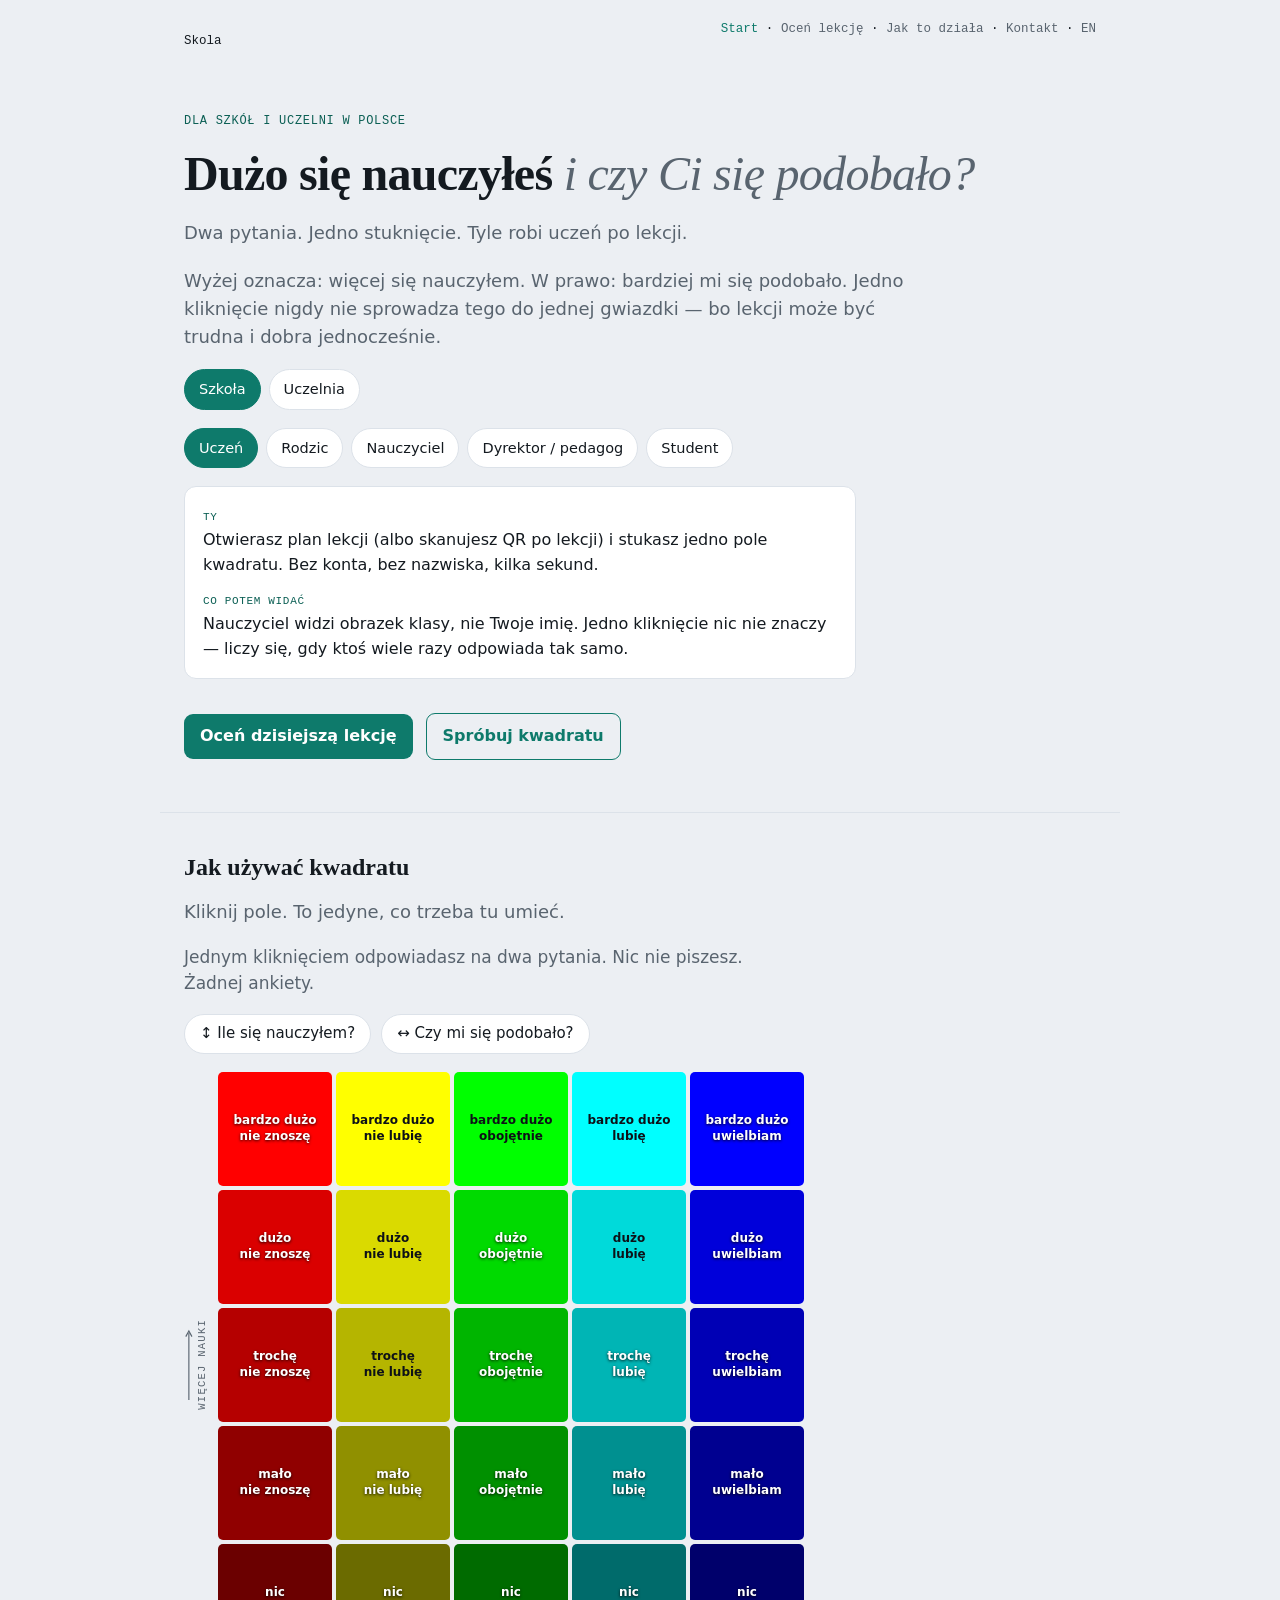
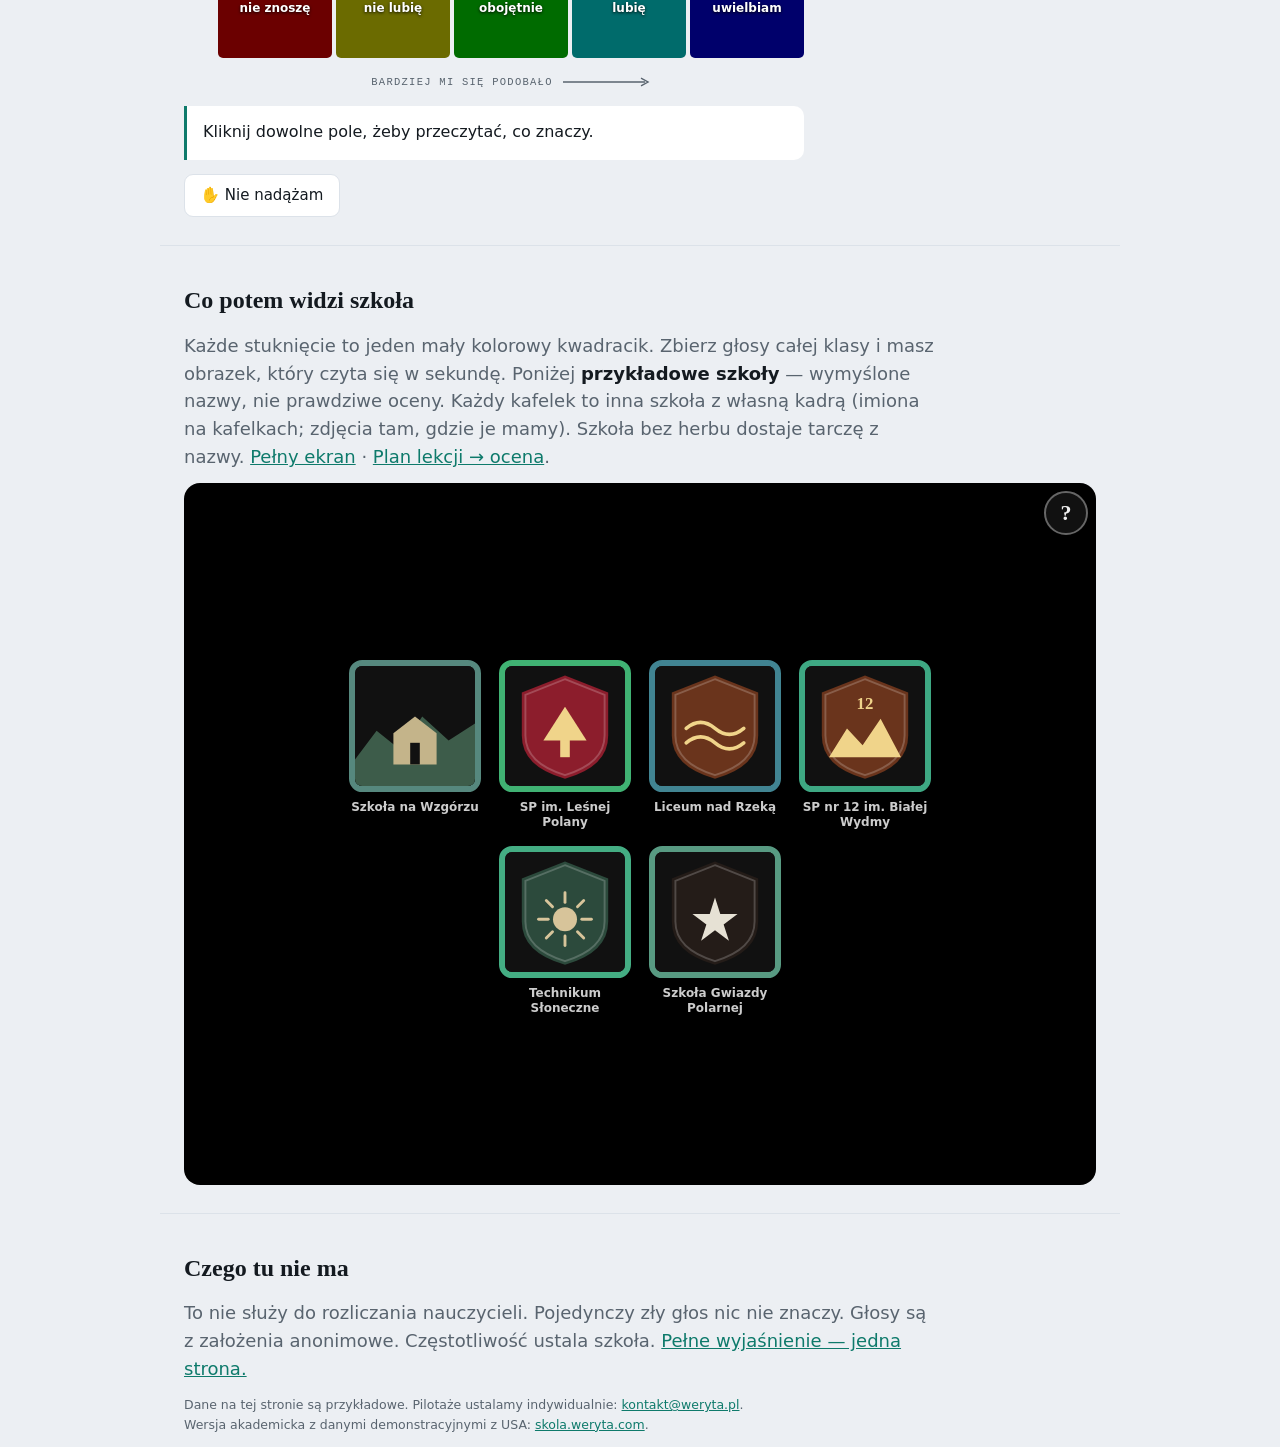
==== commit 5db21dea: "Add timetable + week calendar so a pupil can find a lesson to rate. Also show teacher names on tiles" ====
--- a/index.html
+++ b/index.html
@@ -12,13 +12,14 @@
 <link rel="alternate" hreflang="en" href="en/">
 <title>Skola — ile się nauczyłeś i czy Ci się podobało?</title>
 <link rel="stylesheet" href="assets/site.css">
-<link rel="stylesheet" href="assets/tiles.css?v=8">
+<link rel="stylesheet" href="assets/tiles.css?v=9">
 </head>
 <body>
 <nav class="top">
   <span class="sk-egg-mark">Skola</span>
   <span>
     <a class="on" href="./">Start</a>
+    · <a href="rate.html">Oceń lekcję</a>
     · <a href="explainer.html">Jak to działa</a>
     · <a href="mailto:kontakt@weryta.pl">Kontakt</a>
     · <a href="en/">EN</a>
@@ -43,8 +44,8 @@
   </div>
   <div class="rolebox" id="role-copy"></div>
   <p>
-    <a class="cta" href="#kwadrat">Spróbuj kwadratu</a>
-    <a class="cta ghost" href="explainer.html">Przeczytaj wyjaśnienie</a>
+    <a class="cta" href="rate.html">Oceń dzisiejszą lekcję</a>
+    <a class="cta ghost" href="#kwadrat">Spróbuj kwadratu</a>
   </p>
 </section>
 <hr class="rule">
@@ -58,9 +59,10 @@
   <h2>Co potem widzi <span data-noun="place">szkoła</span></h2>
   <p class="lede" style="margin:0 0 12px">Każde stuknięcie to jeden mały kolorowy kwadracik.
   Zbierz głosy całej klasy i masz obrazek, który czyta się w sekundę.
-  Poniżej <strong>przykładowe szkoły</strong> — kafelki bez podpisów, wymyślone nazwy, nie prawdziwe oceny.
-  Każdy kafelek to inna szkoła z własną kadrą. Szkoła bez herbu dostaje tarczę z nazwy.
-  <a href="app.html">Pełny ekran</a>.</p>
+  Poniżej <strong>przykładowe szkoły</strong> — wymyślone nazwy, nie prawdziwe oceny.
+  Każdy kafelek to inna szkoła z własną kadrą (imiona na kafelkach; zdjęcia tam, gdzie je mamy).
+  Szkoła bez herbu dostaje tarczę z nazwy.
+  <a href="app.html">Pełny ekran</a> · <a href="rate.html">Plan lekcji → ocena</a>.</p>
   <div id="skola"></div>
 </section>
 <hr class="rule">
@@ -75,7 +77,7 @@
   <a href="mailto:kontakt@weryta.pl">kontakt@weryta.pl</a>.
   Wersja akademicka z danymi demonstracyjnymi z USA: <a href="https://skola.weryta.com/">skola.weryta.com</a>.</p>
 </footer>
-<script src="assets/skola.js?v=tiles6"></script>
+<script src="assets/skola.js?v=tiles7"></script>
 <script src="assets/site.js"></script>
 <script>
 Skola.guide(document.getElementById('skola-guide'), 'pl');
--- a/assets/site.css
+++ b/assets/site.css
@@ -44,3 +44,46 @@
 .cta{display:inline-block;margin-top:18px;padding:10px 16px;border-radius:9px;background:var(--accent);color:#fff;text-decoration:none;font-weight:600}
 .cta:hover{filter:brightness(1.05)}
 .cta.ghost{background:transparent;color:var(--accent);border:1px solid var(--accent);margin-left:8px}
+
+/* Plan lekcji → oceń (calendar + timetable demo) */
+.skp{max-width:720px}
+.skp-note{color:var(--muted);font-size:15.5px;max-width:62ch;margin:0 0 16px}
+.skp-week{display:flex;gap:8px;flex-wrap:wrap;margin:0 0 18px}
+.skp-day{
+  appearance:none;flex:1 1 0;min-width:56px;max-width:88px;padding:10px 6px;
+  border:1px solid var(--line);border-radius:12px;background:var(--card);color:var(--ink);
+  cursor:pointer;display:flex;flex-direction:column;align-items:center;gap:2px
+}
+.skp-day.is-on{border-color:var(--accent);background:var(--accent);color:#fff}
+.skp-dow{font:12px var(--mono);letter-spacing:.06em;text-transform:uppercase;opacity:.8}
+.skp-dom{font:700 20px/1 var(--serif)}
+.skp-h{font:600 18px var(--serif);margin:0 0 12px}
+.skp-list{display:flex;flex-direction:column;gap:8px}
+.skp-empty{color:var(--muted);margin:0}
+.skp-row{
+  appearance:none;width:100%;display:grid;grid-template-columns:52px 48px 1fr auto;
+  gap:12px;align-items:center;text-align:left;padding:12px 14px;border:1px solid var(--line);
+  border-radius:14px;background:var(--card);color:var(--ink);cursor:pointer;font:inherit
+}
+.skp-row:hover{border-color:var(--accent)}
+.skp-time{font:600 14px var(--mono)}
+.skp-face{width:48px;height:48px;border-radius:12px;object-fit:cover;background:#111;display:block}
+.skp-ini{display:flex;align-items:center;justify-content:center;color:#eee;font-weight:700}
+.skp-meta{display:flex;flex-direction:column;gap:2px;min-width:0}
+.skp-meta strong{font-size:16px}
+.skp-meta span{font-size:13.5px;color:var(--muted)}
+.skp-go{font-size:13.5px;font-weight:600;color:var(--accent);white-space:nowrap}
+.skp-rate{margin-top:8px}
+.skp-back{
+  appearance:none;border:0;background:transparent;color:var(--accent);font:inherit;
+  font-weight:600;padding:0;margin:0 0 14px;cursor:pointer
+}
+.skp-lesson{display:flex;gap:14px;align-items:center;margin:0 0 16px}
+.skp-pool{font-size:13px;color:var(--muted);margin-top:4px}
+.skp-pool code{font-family:var(--mono);font-size:12px}
+.skp-status{margin:12px 0 0;color:var(--accent-ink);font-size:14.5px}
+@media(max-width:560px){
+  .skp-row{grid-template-columns:44px 40px 1fr;grid-template-rows:auto auto}
+  .skp-go{grid-column:2 / -1;justify-self:start}
+  .skp-face{width:40px;height:40px;border-radius:10px}
+}
--- a/assets/tiles.css
+++ b/assets/tiles.css
@@ -58,6 +58,12 @@
   width:100%;height:100%;display:flex;align-items:center;justify-content:center;
 }
 .skt-tile:active{transform:scale(.94)}
+.skt-cap{
+  margin-top:8px;max-width:100%;text-align:center;
+  font:600 12px/1.25 system-ui,sans-serif;color:#ccc;
+  overflow:hidden;text-overflow:ellipsis;display:-webkit-box;
+  -webkit-line-clamp:2;-webkit-box-orient:vertical;
+}
 
 .skt-results{display:flex;flex-direction:column;align-items:center;gap:12px;width:100%;flex:1 1 auto;min-height:0}
 .skt-blox{
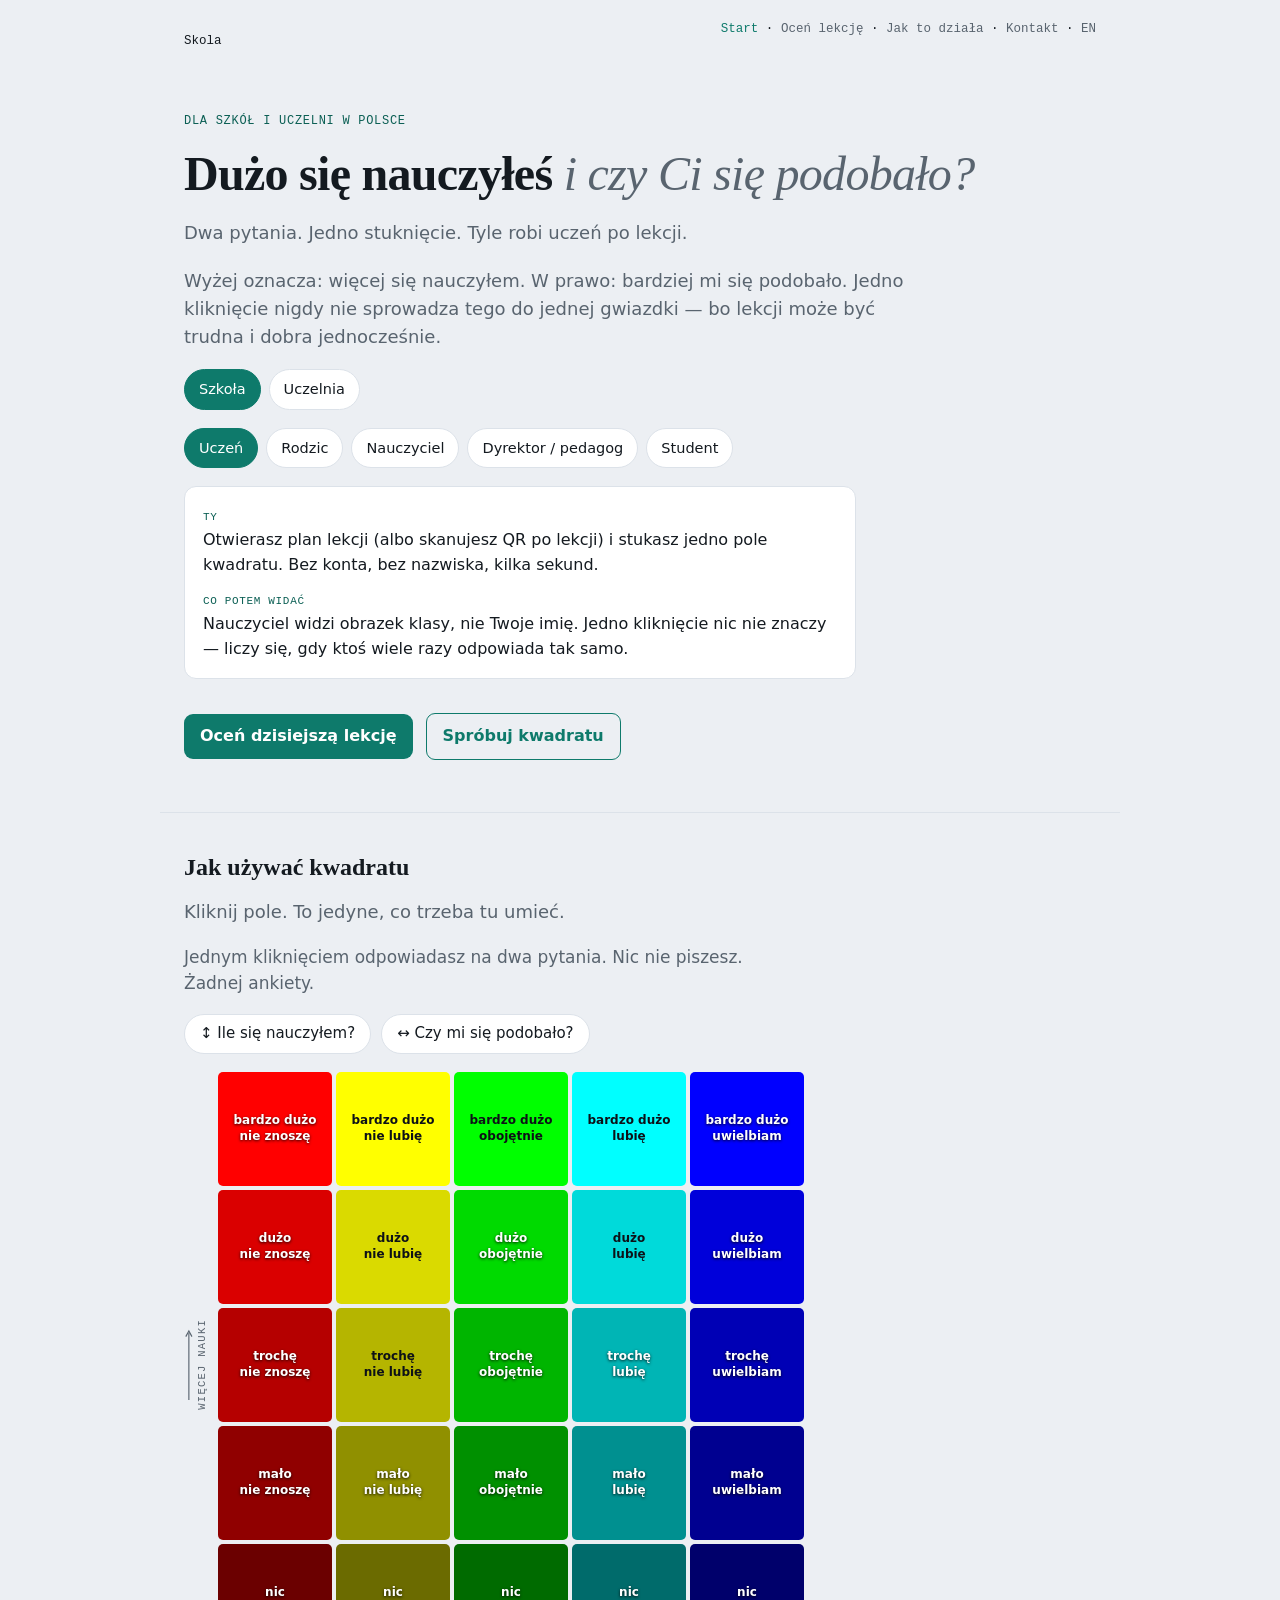
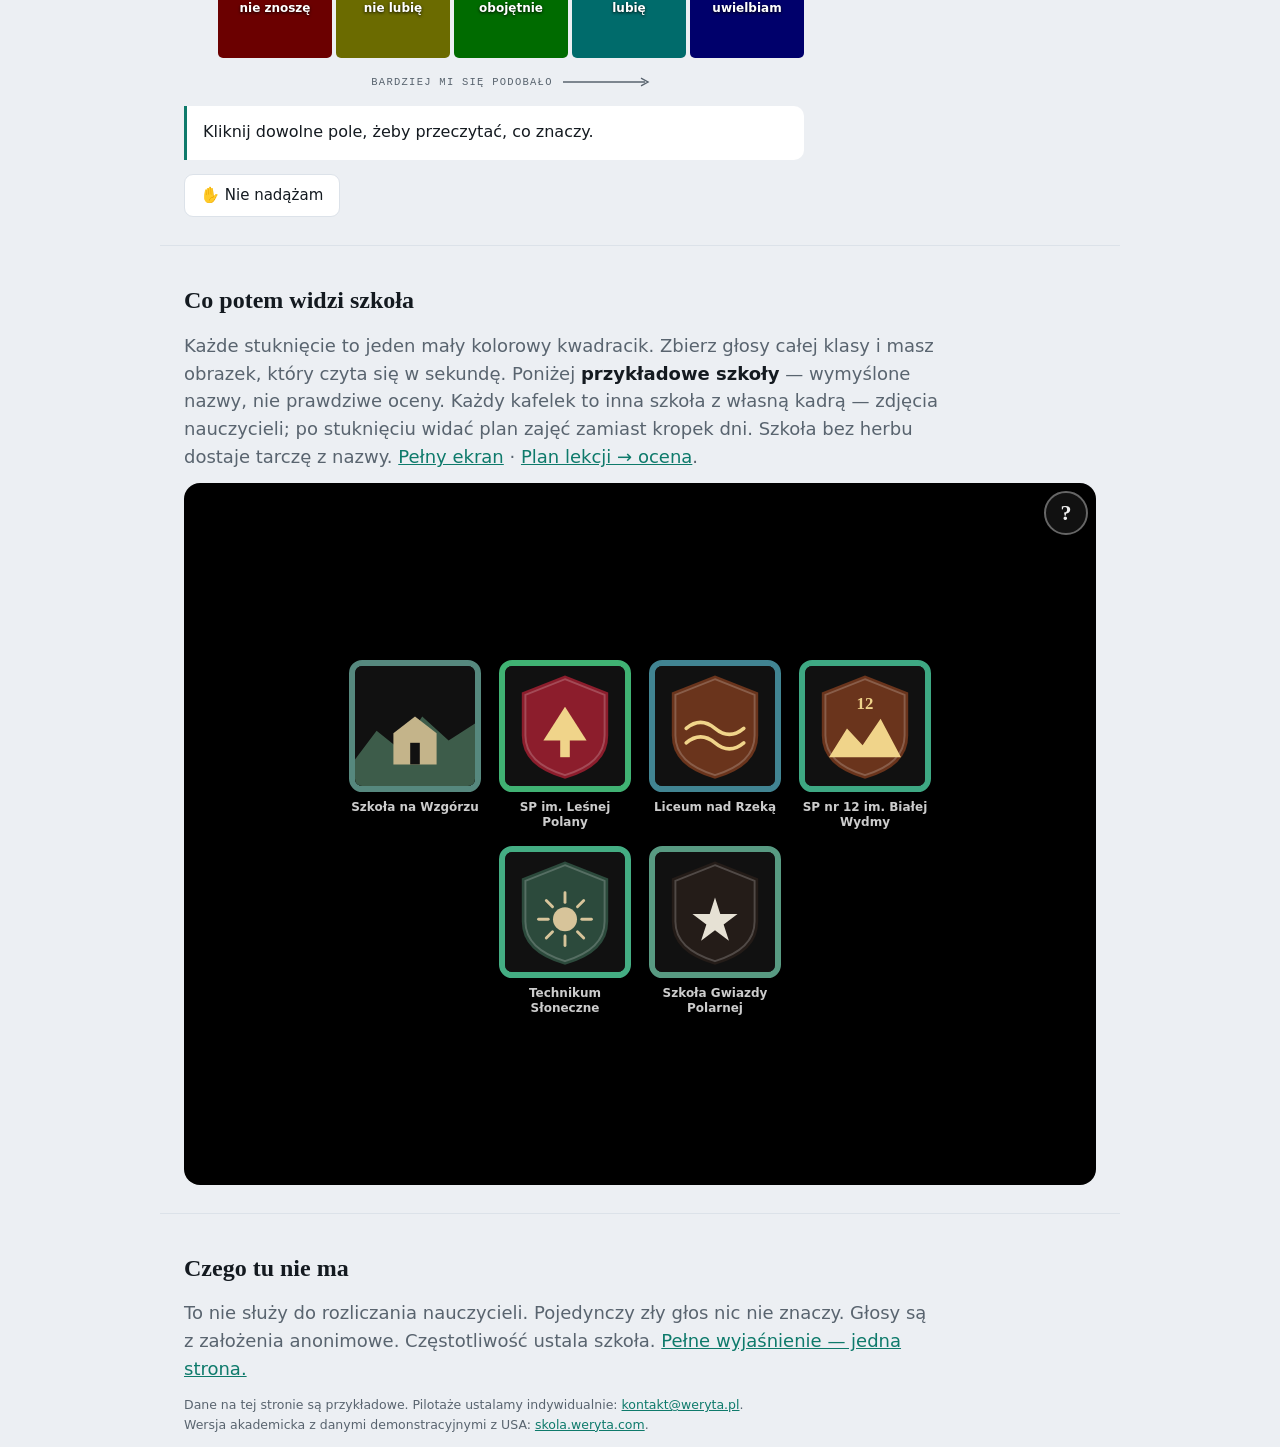
==== commit c3520456: "Publish Polish-market Skola landing." ====
--- a/index.html
+++ b/index.html
@@ -12,7 +12,7 @@
 <link rel="alternate" hreflang="en" href="en/">
 <title>Skola — ile się nauczyłeś i czy Ci się podobało?</title>
 <link rel="stylesheet" href="assets/site.css">
-<link rel="stylesheet" href="assets/tiles.css?v=9">
+<link rel="stylesheet" href="assets/tiles.css?v=10">
 </head>
 <body>
 <nav class="top">
@@ -60,7 +60,7 @@
   <p class="lede" style="margin:0 0 12px">Każde stuknięcie to jeden mały kolorowy kwadracik.
   Zbierz głosy całej klasy i masz obrazek, który czyta się w sekundę.
   Poniżej <strong>przykładowe szkoły</strong> — wymyślone nazwy, nie prawdziwe oceny.
-  Każdy kafelek to inna szkoła z własną kadrą (imiona na kafelkach; zdjęcia tam, gdzie je mamy).
+  Każdy kafelek to inna szkoła z własną kadrą — zdjęcia nauczycieli; po stuknięciu widać plan zajęć zamiast kropek dni.
   Szkoła bez herbu dostaje tarczę z nazwy.
   <a href="app.html">Pełny ekran</a> · <a href="rate.html">Plan lekcji → ocena</a>.</p>
   <div id="skola"></div>
@@ -77,7 +77,7 @@
   <a href="mailto:kontakt@weryta.pl">kontakt@weryta.pl</a>.
   Wersja akademicka z danymi demonstracyjnymi z USA: <a href="https://skola.weryta.com/">skola.weryta.com</a>.</p>
 </footer>
-<script src="assets/skola.js?v=tiles7"></script>
+<script src="assets/skola.js?v=tiles8"></script>
 <script src="assets/site.js"></script>
 <script>
 Skola.guide(document.getElementById('skola-guide'), 'pl');
--- a/assets/tiles.css
+++ b/assets/tiles.css
@@ -78,19 +78,26 @@
   animation-delay:calc(var(--i, 0) * 14ms);
 }
 
-.skt-days{
-  flex:0 0 auto;width:min(92vw,420px);margin:0 auto;display:flex;justify-content:center;align-items:center;
-  gap:6px;padding:2px 0 6px;
+.skt-lessons{
+  flex:0 0 auto;width:min(92vw,360px);margin:0 auto;display:flex;flex-direction:column;gap:6px;
+  padding:2px 0 8px;max-height:min(38vh,260px);overflow:auto;
 }
-.skt-days button{
-  appearance:none;flex:1 1 0;aspect-ratio:1;min-width:0;max-width:36px;box-sizing:border-box;
-  border:2px solid #444;border-radius:4px;padding:0;margin:0;background:#0d1117;
-  display:flex;align-items:center;justify-content:center;cursor:pointer;
+.skt-lesson{
+  display:grid;grid-template-columns:5.5em 1fr auto;align-items:center;gap:8px;
+  padding:10px 12px;border-radius:8px;border:2px solid #444;background:#0d1117;
+  color:#eee;text-decoration:none;font:14px/1.25 system-ui,sans-serif;
   animation:skt-in .3s ease both;
-  animation-delay:calc(.2s + var(--i, 0) * 35ms);
+  animation-delay:calc(.15s + var(--i, 0) * 40ms);
 }
-.skt-days button.is-on{box-shadow:0 0 0 2px #eee}
-.skt-days .dot{border-radius:50%;flex-shrink:0;pointer-events:none}
+.skt-lesson:hover,.skt-lesson:focus-visible{border-color:#888;outline:none}
+.skt-lesson-when{color:#9ab;font-variant-numeric:tabular-nums;white-space:nowrap}
+.skt-lesson-what{font-weight:600;overflow:hidden;text-overflow:ellipsis;white-space:nowrap}
+.skt-lesson-go{color:#8c8;font-size:12px;font-weight:700;letter-spacing:.02em}
+.skt-lessons-more{
+  margin-top:4px;text-align:center;color:#9ab;font:13px/1.3 system-ui,sans-serif;text-decoration:none;
+}
+.skt-lessons-more:hover{color:#eee}
+.skt-lessons-empty{margin:0;color:#888;font:13px/1.35 system-ui,sans-serif;text-align:center}
 
 .skt-help{
   appearance:none;position:absolute;z-index:10;
@@ -128,6 +135,6 @@
 }
 
 @media (prefers-reduced-motion:reduce){
-  .skt-tile,.skt-days button,.skt-blox .cell .sq{animation:none!important}
+  .skt-tile,.skt-lesson,.skt-blox .cell .sq{animation:none!important}
   .skt-tile .skt-frame{transition:none}
 }
